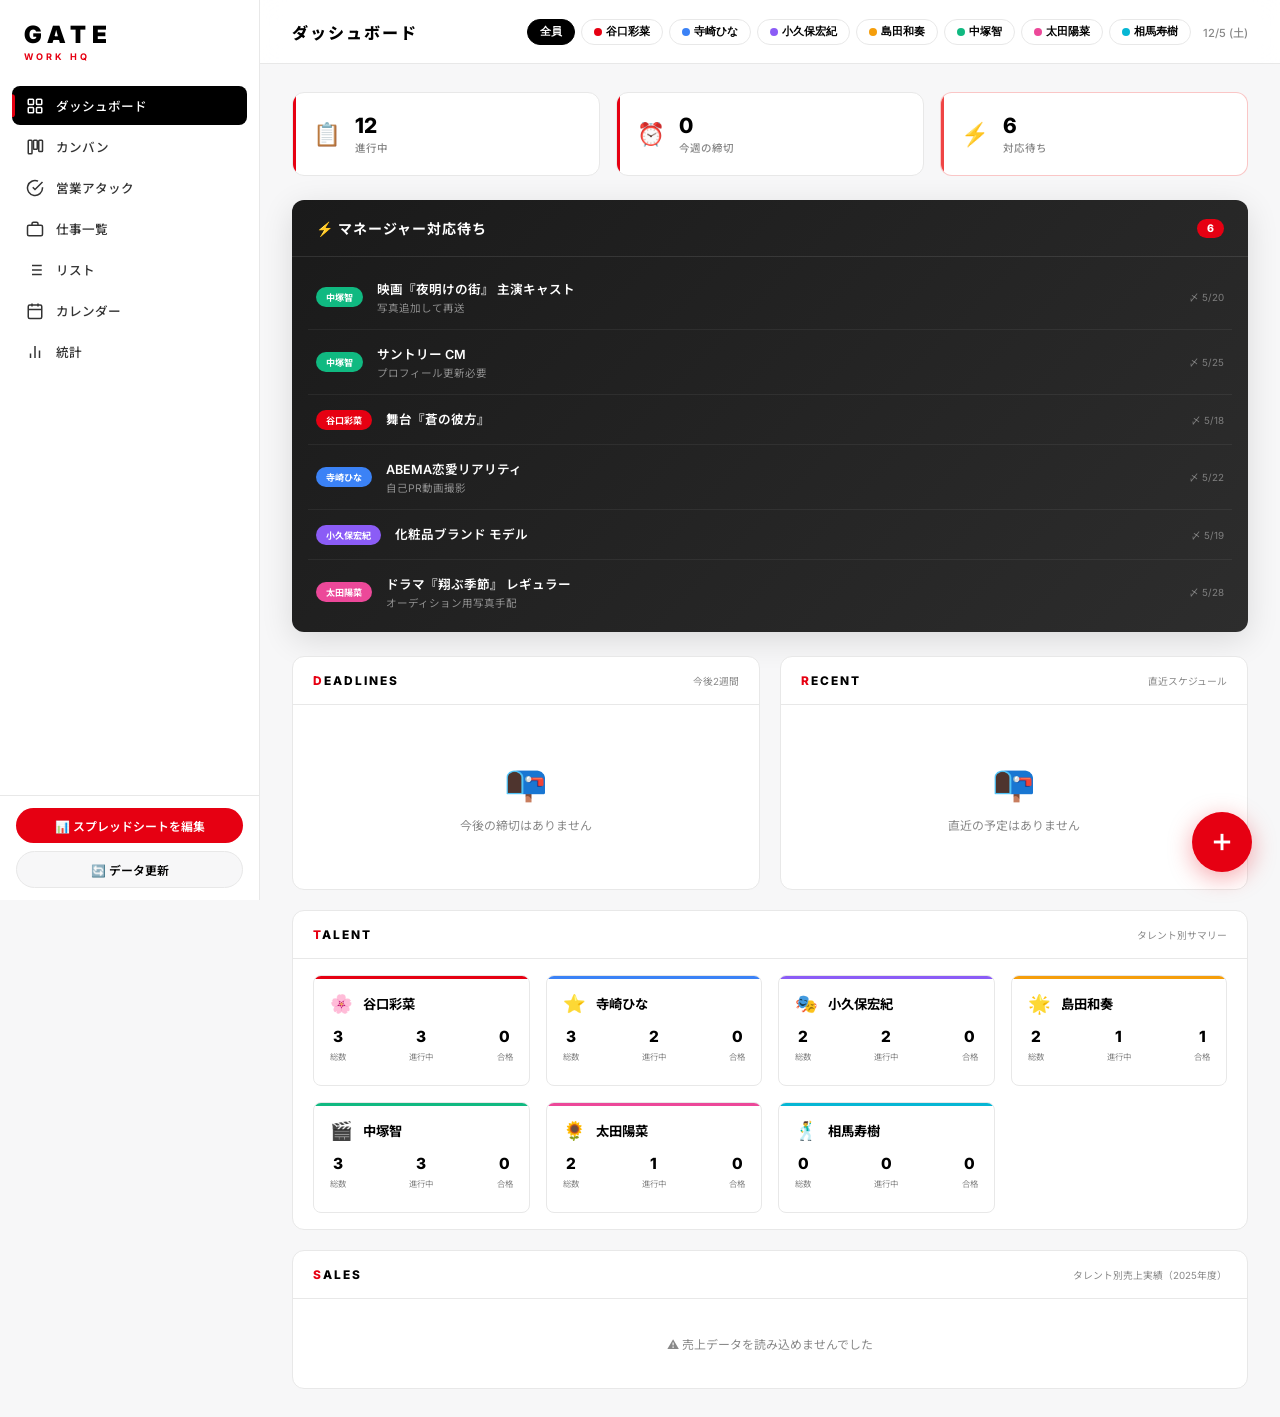
==== index.html @ 40f4155e "feat: grey out '完了' column and map '合格' results to '受注' column" ====
<!DOCTYPE html>
<html lang="ja">
<head>
    <meta charset="UTF-8">
    <meta name="viewport" content="width=device-width, initial-scale=1.0">
    <title>案件管理 | GATE inc.</title>
    <meta name="description" content="GATE株式会社 全タレント横断オーディション管理ダッシュボード">
    <link rel="preconnect" href="https://fonts.googleapis.com">
    <link rel="preconnect" href="https://fonts.gstatic.com" crossorigin>
    <link href="https://fonts.googleapis.com/css2?family=Inter:wght@300;400;500;600;700;800;900&family=Noto+Sans+JP:wght@300;400;500;600;700;800;900&display=swap" rel="stylesheet">
    <link rel="stylesheet" href="style.css?v=2">
</head>
<body>
    <!-- Sidebar -->
    <aside class="sidebar" id="sidebar">
        <div class="sidebar-header">
            <div class="logo-wrap">
                <span class="logo-main">GATE</span>
                <span class="logo-sub">WORK HQ</span>
            </div>
        </div>

        <nav class="sidebar-nav">
            <a href="#" class="nav-item active" data-section="dashboard" id="nav-dashboard">
                <svg width="18" height="18" viewBox="0 0 24 24" fill="none" stroke="currentColor" stroke-width="2"><rect x="3" y="3" width="7" height="7" rx="1"/><rect x="14" y="3" width="7" height="7" rx="1"/><rect x="3" y="14" width="7" height="7" rx="1"/><rect x="14" y="14" width="7" height="7" rx="1"/></svg>
                <span>ダッシュボード</span>
            </a>
            <a href="#" class="nav-item" data-section="kanban" id="nav-kanban">
                <svg width="18" height="18" viewBox="0 0 24 24" fill="none" stroke="currentColor" stroke-width="2"><rect x="3" y="3" width="5" height="18" rx="1"/><rect x="10" y="3" width="5" height="12" rx="1"/><rect x="17" y="3" width="5" height="15" rx="1"/></svg>
                <span>カンバン</span>
            </a>
            <a href="#" class="nav-item" data-section="sales_attack" id="nav-sales-attack">
                <svg width="18" height="18" viewBox="0 0 24 24" fill="none" stroke="currentColor" stroke-width="2"><path d="M22 11.08V12a10 10 0 1 1-5.93-9.14"/><polyline points="22 4 12 14.01 9 11.01"/></svg>
                <span>営業アタック</span>
            </a>
            <a href="#" class="nav-item" data-section="works" id="nav-works">
                <svg width="18" height="18" viewBox="0 0 24 24" fill="none" stroke="currentColor" stroke-width="2"><path d="M20 7H4a2 2 0 0 0-2 2v10a2 2 0 0 0 2 2h16a2 2 0 0 0 2-2V9a2 2 0 0 0-2-2z"/><path d="M16 7V5a2 2 0 0 0-2-2h-4a2 2 0 0 0-2 2v2"/></svg>
                <span>仕事一覧</span>
            </a>
            <a href="#" class="nav-item" data-section="list" id="nav-list">
                <svg width="18" height="18" viewBox="0 0 24 24" fill="none" stroke="currentColor" stroke-width="2"><line x1="8" y1="6" x2="21" y2="6"/><line x1="8" y1="12" x2="21" y2="12"/><line x1="8" y1="18" x2="21" y2="18"/><line x1="3" y1="6" x2="3.01" y2="6"/><line x1="3" y1="12" x2="3.01" y2="12"/><line x1="3" y1="18" x2="3.01" y2="18"/></svg>
                <span>リスト</span>
            </a>
            <a href="#" class="nav-item" data-section="calendar" id="nav-calendar">
                <svg width="18" height="18" viewBox="0 0 24 24" fill="none" stroke="currentColor" stroke-width="2"><rect x="3" y="4" width="18" height="18" rx="2"/><line x1="16" y1="2" x2="16" y2="6"/><line x1="8" y1="2" x2="8" y2="6"/><line x1="3" y1="10" x2="21" y2="10"/></svg>
                <span>カレンダー</span>
            </a>
            <a href="#" class="nav-item" data-section="stats" id="nav-stats">
                <svg width="18" height="18" viewBox="0 0 24 24" fill="none" stroke="currentColor" stroke-width="2"><path d="M18 20V10"/><path d="M12 20V4"/><path d="M6 20v-6"/></svg>
                <span>統計</span>
            </a>
        </nav>

        <div class="sidebar-footer">
            <a href="https://docs.google.com/spreadsheets/d/1NBZce4Xqx7FgbXujQlaO15xd-nAZvUmAqBVGRBgIaGU/edit" target="_blank" class="btn btn-edit-sheet">
                📊 スプレッドシートを編集
            </a>
            <button class="btn btn-secondary btn-refresh" onclick="location.reload()">🔄 データ更新</button>
        </div>
    </aside>

    <!-- Mobile Overlay -->
    <div class="sidebar-overlay" id="sidebarOverlay"></div>

    <!-- Main Content -->
    <main class="main-content" id="mainContent">
        <!-- Top Bar -->
        <header class="top-bar">
            <div class="top-bar-left">
                <button class="mobile-menu-btn" id="mobileMenuBtn" aria-label="メニュー">
                    <svg width="24" height="24" viewBox="0 0 24 24" fill="none" stroke="currentColor" stroke-width="2"><path d="M3 12h18M3 6h18M3 18h18"/></svg>
                </button>
                <h1 class="page-title" id="pageTitle">ダッシュボード</h1>
            </div>
            <div class="top-bar-right">
                <div class="talent-filter" id="talentFilter">
                    <!-- Rendered by JS -->
                </div>
                <div class="current-date" id="currentDate"></div>
            </div>
        </header>

        <!-- ===== DASHBOARD ===== -->
        <section class="content-section active" id="section-dashboard">
            <!-- Stats Row -->
            <div class="stats-grid" id="statsGrid">
                <!-- Rendered by JS -->
            </div>

            <!-- Action Required Panel -->
            <div class="action-panel" id="actionPanel">
                <div class="action-panel-header">
                    <h2>⚡ マネージャー対応待ち</h2>
                    <span class="action-badge" id="actionCount">0</span>
                </div>
                <div class="action-list" id="actionList">
                    <!-- Rendered by JS -->
                </div>
            </div>

            <!-- Dashboard Grid -->
            <div class="dashboard-grid">
                <!-- Upcoming Deadlines -->
                <div class="card">
                    <div class="card-header">
                        <h3><span class="accent-letter">D</span>EADLINES</h3>
                        <span class="card-subtitle">今後2週間</span>
                    </div>
                    <div class="card-body" id="dashDeadlines"></div>
                </div>

                <!-- Recent Updates -->
                <div class="card">
                    <div class="card-header">
                        <h3><span class="accent-letter">R</span>ECENT</h3>
                        <span class="card-subtitle">直近スケジュール</span>
                    </div>
                    <div class="card-body" id="dashRecent"></div>
                </div>

                <!-- Talent Summary -->
                <div class="card card-wide">
                    <div class="card-header">
                        <h3><span class="accent-letter">T</span>ALENT</h3>
                        <span class="card-subtitle">タレント別サマリー</span>
                    </div>
                    <div class="card-body">
                        <div class="talent-summary-grid" id="talentSummary"></div>
                    </div>
                </div>

                <!-- Sales Performance -->
                <div class="card card-wide">
                    <div class="card-header">
                        <h3><span class="accent-letter">S</span>ALES</h3>
                        <span class="card-subtitle">タレント別売上実績（2025年度）</span>
                    </div>
                    <div class="card-body" id="salesCard">
                        <div class="sales-loading" id="salesLoading">📊 売上データ読み込み中...</div>
                        <div class="sales-grid" id="salesGrid" style="display:none"></div>
                    </div>
                </div>
            </div>
        </section>

        <!-- ===== KANBAN ===== -->
        <section class="content-section" id="section-kanban">
            <div class="kanban-board" id="kanbanBoard">
                <div class="kanban-column" data-status="情報収集">
                    <div class="kanban-header"><span class="kanban-dot dot-info"></span><h4>情報収集</h4><span class="kanban-count" id="count-info">0</span></div>
                    <div class="kanban-cards" id="cards-info"></div>
                </div>
                <div class="kanban-column" data-status="応募準備">
                    <div class="kanban-header"><span class="kanban-dot dot-prep"></span><h4>応募準備</h4><span class="kanban-count" id="count-prep">0</span></div>
                    <div class="kanban-cards" id="cards-prep"></div>
                </div>
                <div class="kanban-column" data-status="書類結果待ち">
                    <div class="kanban-header"><span class="kanban-dot dot-sent"></span><h4>書類結果待ち</h4><span class="kanban-count" id="count-sent">0</span></div>
                    <div class="kanban-cards" id="cards-sent"></div>
                </div>
                <div class="kanban-column" data-status="2次以降AD">
                    <div class="kanban-header"><span class="kanban-dot dot-done"></span><h4>2次以降AD</h4><span class="kanban-count" id="count-done">0</span></div>
                    <div class="kanban-cards" id="cards-done"></div>
                </div>
                <div class="kanban-column" data-status="結果待ち">
                    <div class="kanban-header"><span class="kanban-dot dot-wait"></span><h4>結果待ち</h4><span class="kanban-count" id="count-wait">0</span></div>
                    <div class="kanban-cards" id="cards-wait"></div>
                </div>
                <div class="kanban-column" data-status="受注">
                    <div class="kanban-header"><span class="kanban-dot dot-order"></span><h4>受注</h4><span class="kanban-count" id="count-order">0</span></div>
                    <div class="kanban-cards" id="cards-order"></div>
                </div>
                <div class="kanban-column" data-status="完了">
                    <div class="kanban-header"><span class="kanban-dot dot-complete"></span><h4>完了</h4><span class="kanban-count" id="count-complete">0</span></div>
                    <div class="kanban-cards" id="cards-complete"></div>
                </div>
            </div>
        </section>

        <!-- ===== LIST ===== -->
        <section class="content-section" id="section-list">
            <div class="section-toolbar">
                <div class="search-box-list">
                    <svg width="16" height="16" viewBox="0 0 24 24" fill="none" stroke="currentColor" stroke-width="2"><circle cx="11" cy="11" r="8"/><line x1="21" y1="21" x2="16.65" y2="16.65"/></svg>
                    <input type="text" placeholder="オーディション名で検索..." id="listSearch">
                </div>
                <div class="filter-group" id="statusFilter">
                    <button class="filter-btn active" data-filter="all">すべて</button>
                    <button class="filter-btn" data-filter="active">進行中</button>
                    <button class="filter-btn" data-filter="合格">合格</button>
                    <button class="filter-btn" data-filter="不合格">不合格</button>
                </div>
            </div>
            <div class="list-table-wrap">
                <table class="list-table" id="listTable">
                    <thead>
                        <tr>
                            <th class="sortable" data-sort="talent">タレント</th>
                            <th class="sortable" data-sort="name">オーディション名</th>
                            <th>ジャンル</th>
                            <th class="sortable" data-sort="deadline">締切</th>
                            <th>ステータス</th>
                            <th>対応者</th>
                            <th>結果</th>
                            <th>アクション</th>
                        </tr>
                    </thead>
                    <tbody id="listBody"></tbody>
                </table>
            </div>
        </section>

        <!-- ===== CALENDAR ===== -->
        <section class="content-section" id="section-calendar">
            <div class="section-toolbar">
                <button class="btn btn-secondary" id="calPrev">← 前月</button>
                <h3 class="cal-month-title" id="calMonthTitle"></h3>
                <button class="btn btn-secondary" id="calNext">次月 →</button>
            </div>
            <div class="cal-grid" id="calGrid">
                <!-- Rendered by JS -->
            </div>
            <div class="cal-legend" id="calLegend"></div>
        </section>

        <!-- ===== STATS ===== -->
        <section class="content-section" id="section-stats">
            <!-- 統計サブタブ -->
            <div class="stats-tabs">
                <button class="stats-tab-btn active" data-stab="charts">📊 統計サマリー</button>
                <button class="stats-tab-btn" data-stab="news">📰 タレントニュース</button>
            </div>

            <!-- タブ1: 統計グラフ -->
            <div class="stats-tab-content active" id="stab-content-charts">
                <div class="stats-detail-grid">
                    <div class="card">
                        <div class="card-header"><h3>📊 タレント別 応募数 / 合格率</h3></div>
                        <div class="card-body" id="statsTalent"></div>
                    </div>
                    <div class="card">
                        <div class="card-header"><h3>🎬 ジャンル別 分布</h3></div>
                        <div class="card-body" id="statsGenre"></div>
                    </div>
                    <div class="card card-wide">
                        <div class="card-header"><h3>📈 月次推移</h3></div>
                        <div class="card-body" id="statsMonthly"></div>
                    </div>
                </div>
            </div>

            <!-- タブ2: 最新ニュース -->
            <div class="stats-tab-content" id="stab-content-news" style="display:none">
                <div class="card card-wide">
                    <div class="card-header">
                        <h3>📰 タレント関連の最新ニュース</h3>
                        <span class="card-subtitle">GoogleニュースRSSより自動収集（直近の掲載記事）</span>
                    </div>
                    <div class="card-body">
                        <div class="news-list" id="statsNewsList">
                            <div class="news-loading">📰 ニュースを読み込み中...</div>
                        </div>
                    </div>
                </div>
            </div>
        </section>

        <!-- ===== WORKS ===== -->
        <section class="content-section" id="section-works">
            <div class="section-toolbar">
                <div class="search-box-list">
                    <svg width="16" height="16" viewBox="0 0 24 24" fill="none" stroke="currentColor" stroke-width="2"><circle cx="11" cy="11" r="8"/><line x1="21" y1="21" x2="16.65" y2="16.65"/></svg>
                    <input type="text" placeholder="案件名で検索..." id="worksSearch">
                </div>
                <div class="filter-group" id="worksTypeFilter">
                    <button class="filter-btn active" data-wfilter="all">すべて</button>
                    <button class="filter-btn" data-wfilter="オーディション">🎤 AD</button>
                    <button class="filter-btn" data-wfilter="オファー">📩 オファー</button>
                    <button class="filter-btn" data-wfilter="レギュラー">📺 レギュラー</button>
                    <button class="filter-btn" data-wfilter="イベント">🎪 イベント</button>
                    <button class="filter-btn" data-wfilter="撮影">📸 撮影</button>
                </div>
            </div>
            <div class="works-summary" id="worksSummary"></div>
            <div class="list-table-wrap">
                <table class="list-table" id="worksTable">
                    <thead>
                        <tr>
                            <th>種別</th>
                            <th>タレント</th>
                            <th>案件名</th>
                            <th>ジャンル</th>
                            <th>日程</th>
                            <th>ステータス</th>
                            <th>対応者</th>
                            <th>備考</th>
                        </tr>
                    </thead>
                    <tbody id="worksBody"></tbody>
                </table>
            </div>
        </section>

        <!-- ===== SALES ATTACK ===== -->
        <section class="content-section" id="section-sales_attack">
            <div class="section-toolbar">
                <div class="search-box-list">
                    <svg width="16" height="16" viewBox="0 0 24 24" fill="none" stroke="currentColor" stroke-width="2"><circle cx="11" cy="11" r="8"/><line x1="21" y1="21" x2="16.65" y2="16.65"/></svg>
                    <input type="text" placeholder="社名・担当者・提案タレントで検索..." id="salesSearch">
                </div>
                <div class="filter-group" id="salesTypeFilter">
                    <button class="filter-btn active" data-sfilter="all">すべて</button>
                    <button class="filter-btn" data-sfilter="制作会社">制作会社</button>
                    <button class="filter-btn" data-sfilter="代理店">代理店</button>
                    <button class="filter-btn" data-sfilter="キャスティング会社">キャスティング</button>
                    <button class="filter-btn" data-sfilter="クライアント直">クライアント直</button>
                </div>
                <button class="btn btn-primary" onclick="openSalesAddModal()">＋ アタック追加</button>
            </div>

            <div class="action-panel" id="salesActionPanel" style="margin-bottom:20px;">
                <div class="action-panel-header">
                    <h2>📅 次回営業ToDo</h2>
                    <span class="action-badge" id="salesActionCount">0</span>
                </div>
                <div class="sales-todo-grid" id="salesTodoList" style="padding: 16px;">
                    <!-- Rendered by JS -->
                </div>
            </div>

            <div class="card card-wide" style="margin-bottom:20px;">
                <div class="card-header">
                    <h3>📊 営業プロセス・カンバン</h3>
                    <span class="card-subtitle">アプローチ進捗状況</span>
                </div>
                <div class="card-body" style="padding:12px;">
                    <div class="kanban-board sales-kanban-board" id="salesKanbanBoard">
                        <div class="kanban-column" data-sstatus="未アプローチ">
                            <div class="kanban-header"><span class="kanban-dot" style="background:#6B7280"></span><h4>未アプローチ</h4><span class="kanban-count" id="scount-unapproached">0</span></div>
                            <div class="kanban-cards" id="scards-unapproached"></div>
                        </div>
                        <div class="kanban-column" data-sstatus="コンタクト中">
                            <div class="kanban-header"><span class="kanban-dot" style="background:#F59E0B"></span><h4>コンタクト中</h4><span class="kanban-count" id="scount-contact">0</span></div>
                            <div class="kanban-cards" id="scards-contact"></div>
                        </div>
                        <div class="kanban-column" data-sstatus="面談済">
                            <div class="kanban-header"><span class="kanban-dot" style="background:#3B82F6"></span><h4>面談済</h4><span class="kanban-count" id="scount-interviewed">0</span></div>
                            <div class="kanban-cards" id="scards-interviewed"></div>
                        </div>
                        <div class="kanban-column" data-sstatus="案件検討中">
                            <div class="kanban-header"><span class="kanban-dot" style="background:#8B5CF6"></span><h4>案件検討中</h4><span class="kanban-count" id="scount-reviewing">0</span></div>
                            <div class="kanban-cards" id="scards-reviewing"></div>
                        </div>
                        <div class="kanban-column" data-sstatus="WS講師依頼済">
                            <div class="kanban-header"><span class="kanban-dot" style="background:#EC4899"></span><h4>WS講師依頼済</h4><span class="kanban-count" id="scount-ws-requested">0</span></div>
                            <div class="kanban-cards" id="scards-ws-requested"></div>
                        </div>
                        <div class="kanban-column" data-sstatus="受注・決定">
                            <div class="kanban-header"><span class="kanban-dot" style="background:#10B981"></span><h4>受注・決定</h4><span class="kanban-count" id="scount-ordered">0</span></div>
                            <div class="kanban-cards" id="scards-ordered"></div>
                        </div>
                        <div class="kanban-column" data-sstatus="休眠">
                            <div class="kanban-header"><span class="kanban-dot" style="background:#EF4444"></span><h4>休眠</h4><span class="kanban-count" id="scount-dormant">0</span></div>
                            <div class="kanban-cards" id="scards-dormant"></div>
                        </div>
                    </div>
                </div>
            </div>

            <div class="card card-wide">
                <div class="card-header">
                    <h3>📋 営業アタック全件リスト</h3>
                    <span class="card-subtitle">アタックリスト一覧（全件）</span>
                </div>
                <div class="card-body">
                    <div class="list-table-wrap">
                        <table class="list-table" id="salesTable">
                            <thead>
                                <tr>
                                    <th>社名</th>
                                    <th>種別</th>
                                    <th>担当者</th>
                                    <th>連絡先</th>
                                    <th>最終アプローチ</th>
                                    <th>方法</th>
                                    <th>提案タレント</th>
                                    <th>確度</th>
                                    <th>ステータス</th>
                                    <th>次回ToDo</th>
                                    <th>備考</th>
                                </tr>
                            </thead>
                            <tbody id="salesBody"></tbody>
                        </table>
                    </div>
                </div>
            </div>
        </section>
    </main>

    <!-- FAB: 新規追加ボタン -->
    <button class="fab" id="fabAdd" onclick="openAddModal()" title="新規オーディション追加">
        <svg width="28" height="28" viewBox="0 0 24 24" fill="none" stroke="currentColor" stroke-width="2.5"><line x1="12" y1="5" x2="12" y2="19"/><line x1="5" y1="12" x2="19" y2="12"/></svg>
    </button>

    <!-- 新規追加モーダル -->
    <div class="modal-overlay" id="addModal">
        <div class="modal">
            <div class="modal-header">
                <h2>＋ 案件追加</h2>
                <button class="modal-close" onclick="closeAddModal()">✕</button>
            </div>
            <form id="addForm" onsubmit="return handleAddSubmit(event)">
                <div class="form-grid">
                    <div class="form-group">
                        <label for="f-type">案件種別 *</label>
                        <select id="f-type" required>
                            <option value="オーディション">🎤 オーディション</option>
                            <option value="オファー">📩 オファー（指名・直接依頼）</option>
                            <option value="レギュラー">📺 レギュラー</option>
                            <option value="イベント">🎪 イベント・舞台</option>
                            <option value="撮影">📸 撮影</option>
                            <option value="その他">📋 その他</option>
                            <option value="営業">💼 営業</option>
                        </select>
                    </div>
                    <div class="form-group">
                        <label for="f-talent">タレント名 *</label>
                        <select id="f-talent" required>
                            <option value="">選択...</option>
                            <option value="谷口彩菜">🌸 谷口彩菜</option>
                            <option value="寺崎ひな">⭐ 寺崎ひな</option>
                            <option value="小久保宏紀">🎭 小久保宏紀</option>
                            <option value="島田和奏">🌟 島田和奏</option>
                            <option value="中塚智">🎬 中塚智</option>
                            <option value="太田陽菜">🌻 太田陽菜</option>
                            <option value="吉富千桜">🍒 吉富千桜</option>
                        </select>
                    </div>
                    <div class="form-group">
                        <label for="f-genre">ジャンル *</label>
                        <select id="f-genre" required>
                            <option value="">選択...</option>
                            <option value="映画">🎬 映画</option>
                            <option value="ドラマ">📺 ドラマ</option>
                            <option value="舞台">🎭 舞台</option>
                            <option value="CM">📢 CM</option>
                            <option value="MV">🎵 MV</option>
                            <option value="Web">🌐 Web</option>
                            <option value="広告">📸 広告</option>
                            <option value="ショートドラマ">📱 ショートドラマ</option>
                            <option value="バラエティ">🎪 バラエティ</option>
                        </select>
                    </div>
                    <div class="form-group form-wide">
                        <label for="f-name">案件名 *</label>
                        <input type="text" id="f-name" placeholder="例: 映画『〇〇』主演キャスト / NHKドラマ レギュラー" required>
                    </div>
                    <div class="form-group">
                        <label for="f-deadline">締切日</label>
                        <input type="date" id="f-deadline">
                    </div>
                    <div class="form-group">
                        <label>オーディション日</label>
                        <div class="auddate-list" id="auddateList">
                            <div class="auddate-row">
                                <input type="date" class="auddate-input">
                                <button type="button" class="auddate-remove" onclick="removeAudDate(this)" title="削除">✕</button>
                            </div>
                        </div>
                        <button type="button" class="btn-add-date" onclick="addAudDate()">＋ 日程を追加</button>
                    </div>
                    <div class="form-group">
                        <label for="f-result-date">結果発表日</label>
                        <input type="date" id="f-result-date">
                    </div>
                    <div class="form-group">
                        <label for="f-release-date">公開日（OA/配信）</label>
                        <input type="date" id="f-release-date">
                    </div>
                    <div class="form-group">
                        <label for="f-status">ステータス</label>
                        <select id="f-status">
                            <option value="情報収集">情報収集</option>
                            <option value="応募準備">応募準備</option>
                            <option value="書類結果待ち">書類結果待ち</option>
                            <option value="2次以降AD">2次以降AD</option>
                            <option value="結果待ち">結果待ち</option>
                            <option value="受注">受注</option>
                            <option value="完了">完了</option>
                        </select>
                    </div>
                    <div class="form-group">
                        <label for="f-owner">対応者</label>
                        <select id="f-owner">
                            <option value="マネージャー">マネージャー</option>
                            <option value="本人">本人</option>
                            <option value="営業">営業</option>
                        </select>
                    </div>
                    <div class="form-group form-wide">
                        <label for="f-action">次のアクション</label>
                        <input type="text" id="f-action" placeholder="例: プロフィール写真を更新">
                    </div>
                    <div class="form-group form-wide">
                        <label for="f-notes">備考</label>
                        <input type="text" id="f-notes" placeholder="例: ギャラ80万、監督指名あり">
                    </div>
                    <!-- ファイル添付 -->
                    <div class="form-group form-wide">
                        <label>📎 資料ファイル（AD・台本等）</label>
                        <div class="file-tab-bar">
                            <button type="button" class="file-tab active" id="tabUpload" onclick="switchFileTab('upload')">📁 アップロード</button>
                            <button type="button" class="file-tab" id="tabDrive" onclick="switchFileTab('drive')">📂 Driveから選ぶ</button>
                        </div>
                        <div id="panelUpload">
                            <div class="file-drop-zone" id="fileDropZone">
                                <input type="file" id="f-file" accept=".pdf,.doc,.docx,.jpg,.jpeg,.png,.xlsx,.xls" style="display:none">
                                <div class="file-drop-content" id="fileDropContent">
                                    <span class="file-drop-icon">📁</span>
                                    <p>ファイルをドラッグ＆ドロップ<br>またはクリックして選択</p>
                                    <span class="file-drop-hint">PDF, Word, Excel, 画像 対応</span>
                                </div>
                            </div>
                        </div>
                        <div id="panelDrive" style="display:none">
                            <div class="drive-file-list" id="driveFileList">
                                <div class="drive-loading">📂 「Driveから選ぶ」タブをクリックして読み込み</div>
                            </div>
                        </div>
                    </div>
                </div>
                <div class="form-actions">
                    <button type="button" class="btn btn-secondary" onclick="closeAddModal()">キャンセル</button>
                    <button type="submit" class="btn btn-primary" id="submitBtn">
                        <span id="submitText">追加する</span>
                        <span id="submitSpinner" class="btn-spinner hidden"></span>
                    </button>
                </div>
            </form>
        </div>
    </div>

    <!-- Toast -->
    <div class="toast-container" id="toastContainer"></div>

    <!-- Loading -->
    <div class="loading-overlay" id="loadingOverlay">
        <div class="loading-spinner"></div>
        <p>データを読み込み中...</p>
    </div>

    <!-- 営業アタック新規追加モーダル -->
    <div class="modal-overlay" id="salesAddModal">
        <div class="modal">
            <div class="modal-header">
                <h2>＋ 営業アタック追加</h2>
                <button class="modal-close" onclick="closeSalesAddModal()">✕</button>
            </div>
            <form id="salesAddForm" onsubmit="return handleSalesAddSubmit(event)">
                <div class="form-grid">
                    <div class="form-group form-wide">
                        <label for="sf-companyName">社名 *</label>
                        <input type="text" id="sf-companyName" placeholder="例: 株式会社〇〇テレビ / 広告代理店△△" required>
                    </div>
                    <div class="form-group">
                        <label for="sf-companyType">アプローチ先種別 *</label>
                        <select id="sf-companyType" required>
                            <option value="制作会社">🎬 制作会社</option>
                            <option value="代理店">📢 代理店</option>
                            <option value="キャスティング会社">👥 キャスティング会社</option>
                            <option value="クライアント直">🏢 クライアント直</option>
                            <option value="レーベル">🎵 レーベル</option>
                        </select>
                    </div>
                    <div class="form-group">
                        <label for="sf-contactName">担当者名</label>
                        <input type="text" id="sf-contactName" placeholder="例: 山田太郎 プロデューサー">
                    </div>
                    <div class="form-group form-wide">
                        <label for="sf-contactInfo">連絡先（電話/メールなど）</label>
                        <input type="text" id="sf-contactInfo" placeholder="例: 090-XXXX-XXXX, test@example.com">
                    </div>
                    <div class="form-group">
                        <label for="sf-lastApproachDate">最終アプローチ日</label>
                        <input type="date" id="sf-lastApproachDate">
                    </div>
                    <div class="form-group">
                        <label for="sf-approachMethod">アプローチ方法</label>
                        <select id="sf-approachMethod">
                            <option value="">選択...</option>
                            <option value="メール">📧 メール</option>
                            <option value="対面">🤝 对面</option>
                            <option value="電話">📞 電話</option>
                            <option value="会食">🍶 会食</option>
                            <option value="イベント">🎪 イベント</option>
                            <option value="その他">📋 その他</option>
                        </select>
                    </div>
                    <div class="form-group">
                        <label for="sf-nextApproachDate">次回アクション予定日</label>
                        <input type="date" id="sf-nextApproachDate">
                    </div>
                    <div class="form-group">
                        <label for="sf-nextApproachAction">次回アクション内容</label>
                        <input type="text" id="sf-nextApproachAction" placeholder="例: 企画書をメール送付する">
                    </div>
                    <div class="form-group">
                        <label for="sf-status">アタックステータス</label>
                        <select id="sf-status">
                            <option value="未アプローチ">未アプローチ</option>
                            <option value="コンタクト中">コンタクト中</option>
                            <option value="面談済">面談済</option>
                            <option value="案件検討中">案件検討中</option>
                            <option value="WS講師依頼済">WS講師依頼済</option>
                            <option value="受注・決定">受注・決定</option>
                            <option value="休眠">休眠</option>
                        </select>
                    </div>
                    <div class="form-group">
                        <label for="sf-rating">確度/感触</label>
                        <select id="sf-rating">
                            <option value="">選択...</option>
                            <option value="S">🏆 S (受注決定/実績)</option>
                            <option value="A">⭐ A (感触大・受注目前)</option>
                            <option value="B">👍 B (感触あり・継続提案)</option>
                            <option value="C">💬 C (コンタクトあり・見込み薄)</option>
                            <option value="D">❌ D (反応なし)</option>
                        </select>
                    </div>
                    <div class="form-group form-wide">
                        <label for="sf-talentName">提案タレント（複数選択の場合はカンマ区切り）</label>
                        <input type="text" id="sf-talentName" placeholder="例: 谷口彩菜, 寺崎ひな">
                    </div>
                    <div class="form-group form-wide">
                        <label for="sf-notes">備考/メモ</label>
                        <textarea id="sf-notes" rows="3" placeholder="例: 新規のショートドラマ企画について提案中" style="padding:10px 14px; border:1.5px solid var(--border); border-radius:var(--radius); font-size:.9rem; font-family:var(--font); background:var(--bg); color:var(--text); width:100%; outline:none; transition:all var(--transition); resize:vertical;"></textarea>
                    </div>
                </div>
                <div class="form-actions">
                    <button type="button" class="btn btn-secondary" onclick="closeSalesAddModal()">キャンセル</button>
                    <button type="submit" class="btn btn-primary" id="salesSubmitBtn">
                        <span id="salesSubmitText">追加する</span>
                        <span id="salesSubmitSpinner" class="btn-spinner hidden"></span>
                    </button>
                </div>
            </form>
        </div>
    </div>

    <script src="app.js?v=3"></script>
</body>
</html>
---- style.css ----
/* ===== GATE Audition Dashboard Design System ===== */
:root {
  --bg: #FFFFFF; --bg-alt: #F7F7F8; --bg-card: #FFFFFF;
  --text: #000000; --text-secondary: #333333; --text-muted: #888888;
  --accent: #E60012; --accent-light: rgba(230,0,18,.08);
  --border: #E8E8E8; --shadow: 0 1px 3px rgba(0,0,0,.06), 0 1px 2px rgba(0,0,0,.04);
  --shadow-lg: 0 4px 24px rgba(0,0,0,.08); --radius: 8px; --radius-lg: 12px;
  --sidebar-w: 260px; --topbar-h: 64px;
  --font: 'Inter','Noto Sans JP',sans-serif; --transition: .2s ease;
  --c-nakatsuka: #E60012; --c-kudo: #3B82F6; --c-kurotaki: #8B5CF6;
}
*, *::before, *::after { box-sizing: border-box; margin: 0; padding: 0; }
html { font-size: 14px; }
body { font-family: var(--font); background: var(--bg-alt); color: var(--text); display: flex; min-height: 100vh; overflow-x: hidden; }

/* Sidebar */
.sidebar {
  width: var(--sidebar-w); height: 100vh; position: fixed; left: 0; top: 0; z-index: 100;
  background: var(--bg); border-right: 1px solid var(--border);
  display: flex; flex-direction: column; transition: transform var(--transition);
}
.sidebar-header { padding: 20px 24px 16px; }
.logo-wrap { display: flex; flex-direction: column; }
.logo-main { font-size: 1.7rem; font-weight: 900; letter-spacing: 6px; color: var(--text); }
.logo-sub { font-size: .65rem; color: var(--accent); font-weight: 700; letter-spacing: 3px; margin-top: 2px; }
.sidebar-nav { flex: 1; padding: 8px 12px; display: flex; flex-direction: column; gap: 2px; }
.nav-item {
  display: flex; align-items: center; gap: 12px; padding: 10px 14px;
  border-radius: var(--radius); color: var(--text-secondary); text-decoration: none;
  font-weight: 500; font-size: .9rem; transition: all var(--transition); position: relative;
}
.nav-item:hover { background: var(--bg-alt); color: var(--text); }
.nav-item.active { background: var(--text); color: #fff; }
.nav-item.active svg { stroke: #fff; }
.nav-item.active::before {
  content: ''; position: absolute; left: 0; top: 50%; transform: translateY(-50%);
  width: 3px; height: 60%; background: var(--accent); border-radius: 0 3px 3px 0;
}
.sidebar-footer { padding: 12px 16px; border-top: 1px solid var(--border); display: flex; flex-direction: column; gap: 8px; }
.btn-edit-sheet {
  display: flex; align-items: center; justify-content: center; gap: 6px; padding: 10px 16px;
  border-radius: 20px; font-size: .8rem; font-weight: 600; cursor: pointer;
  border: none; font-family: var(--font); transition: all var(--transition);
  background: var(--accent); color: #fff; text-decoration: none;
}
.btn-edit-sheet:hover { background: #c50010; box-shadow: var(--shadow); }
.btn-refresh {
  display: flex; align-items: center; justify-content: center; gap: 6px; padding: 8px 16px;
  border-radius: 20px; font-size: .75rem; font-weight: 600; cursor: pointer;
  border: 1px solid var(--border); font-family: var(--font); transition: all var(--transition);
  background: var(--bg-alt); color: var(--text);
}
.btn-refresh:hover { background: var(--border); }

/* Main */
.main-content { margin-left: var(--sidebar-w); flex: 1; min-height: 100vh; }
.sidebar-overlay { display: none; position: fixed; inset: 0; background: rgba(0,0,0,.4); z-index: 99; }
.top-bar {
  position: sticky; top: 0; z-index: 50; height: var(--topbar-h);
  background: rgba(255,255,255,.9); backdrop-filter: blur(12px);
  border-bottom: 1px solid var(--border); padding: 0 32px;
  display: flex; align-items: center; justify-content: space-between;
}
.top-bar-left { display: flex; align-items: center; gap: 16px; }
.mobile-menu-btn { display: none; background: none; border: none; cursor: pointer; padding: 4px; color: var(--text); }
.page-title { font-size: 1.15rem; font-weight: 800; letter-spacing: 2px; text-transform: uppercase; }
.top-bar-right { display: flex; align-items: center; gap: 12px; }
.current-date { font-size: .8rem; color: var(--text-muted); font-weight: 500; white-space: nowrap; }

/* Talent Filter */
.talent-filter { display: flex; gap: 6px; flex-wrap: wrap; }
.talent-chip {
  display: flex; align-items: center; gap: 4px; padding: 5px 12px;
  border-radius: 16px; font-size: .75rem; font-weight: 600; cursor: pointer;
  border: 1.5px solid var(--border); background: var(--bg); transition: all var(--transition);
  white-space: nowrap;
}
.talent-chip:hover { border-color: var(--text); }
.talent-chip.active { background: var(--text); color: #fff; border-color: var(--text); }
.talent-chip .chip-dot { width: 8px; height: 8px; border-radius: 50%; flex-shrink: 0; }

/* Content Sections */
.content-section { display: none; padding: 28px 32px; animation: fadeUp .3s ease; }
.content-section.active { display: block; }
@keyframes fadeUp { from { opacity: 0; transform: translateY(10px); } to { opacity: 1; transform: translateY(0); } }

/* Stats Grid */
.stats-grid { display: grid; grid-template-columns: repeat(3,1fr); gap: 16px; margin-bottom: 24px; }
.stat-card {
  background: var(--bg-card); border: 1px solid var(--border); border-radius: var(--radius-lg);
  padding: 20px; display: flex; align-items: center; gap: 14px;
  transition: all var(--transition); position: relative; overflow: hidden;
}
.stat-card::after { content: ''; position: absolute; top: 0; left: 0; width: 3px; height: 100%; background: var(--accent); }
.stat-card:hover { box-shadow: var(--shadow-lg); transform: translateY(-2px); }
.stat-card.urgent::after { background: #ef4444; }
.stat-card.urgent { border-color: rgba(239,68,68,.3); }
.stat-icon { font-size: 1.6rem; }
.stat-body { flex: 1; }
.stat-value { font-size: 1.5rem; font-weight: 800; display: block; }
.stat-label { font-size: .75rem; color: var(--text-muted); font-weight: 500; }

/* Action Panel */
.action-panel {
  background: linear-gradient(135deg, #1a1a1a 0%, #2d2d2d 100%); border-radius: var(--radius-lg);
  padding: 0; margin-bottom: 24px; overflow: hidden;
  box-shadow: 0 8px 32px rgba(0,0,0,.12);
}
.action-panel-header {
  padding: 18px 24px; display: flex; align-items: center; justify-content: space-between;
  border-bottom: 1px solid rgba(255,255,255,.1);
}
.action-panel-header h2 { color: #fff; font-size: 1rem; font-weight: 700; letter-spacing: 1px; }
.action-badge {
  background: var(--accent); color: #fff; font-size: .75rem; font-weight: 800;
  padding: 3px 10px; border-radius: 12px; min-width: 24px; text-align: center;
  animation: pulse 2s infinite;
}
@keyframes pulse { 0%,100% { opacity: 1; } 50% { opacity: .7; } }
.action-list { padding: 8px 16px; }
.action-item {
  display: flex; align-items: center; gap: 14px; padding: 14px 8px;
  border-bottom: 1px solid rgba(255,255,255,.06); transition: background var(--transition);
}
.action-item:last-child { border-bottom: none; }
.action-item:hover { background: rgba(255,255,255,.04); border-radius: var(--radius); }
.action-talent-badge {
  font-size: .65rem; font-weight: 700; padding: 3px 10px; border-radius: 10px;
  white-space: nowrap; color: #fff;
}
.action-info { flex: 1; }
.action-title { color: #fff; font-weight: 600; font-size: .9rem; }
.action-desc { color: rgba(255,255,255,.5); font-size: .75rem; margin-top: 2px; }
.action-due { color: rgba(255,255,255,.4); font-size: .7rem; white-space: nowrap; }
.action-panel.empty { padding: 24px; text-align: center; }
.action-panel.empty .action-panel-header { border: none; justify-content: center; }
.action-empty-msg { color: rgba(255,255,255,.4); font-size: .85rem; padding: 8px 24px 20px; }

/* Cards */
.dashboard-grid { display: grid; grid-template-columns: 1fr 1fr; gap: 20px; }
.card {
  background: var(--bg-card); border: 1px solid var(--border); border-radius: var(--radius-lg);
  overflow: hidden; transition: box-shadow var(--transition);
}
.card:hover { box-shadow: var(--shadow); }
.card-wide { grid-column: 1 / -1; }
.card-header {
  padding: 16px 20px; border-bottom: 1px solid var(--border);
  display: flex; align-items: center; justify-content: space-between;
}
.card-header h3 { font-size: .85rem; font-weight: 800; letter-spacing: 2px; text-transform: uppercase; }
.accent-letter { color: var(--accent); }
.card-subtitle { font-size: .7rem; color: var(--text-muted); }
.card-body { padding: 16px 20px; }

/* Deadline Items */
.deadline-item {
  display: flex; align-items: center; gap: 14px; padding: 10px 0;
  border-bottom: 1px solid var(--border);
}
.deadline-item:last-child { border-bottom: none; }
.deadline-date { text-align: center; min-width: 48px; }
.deadline-date .day { font-size: 1.2rem; font-weight: 800; display: block; }
.deadline-date .month { font-size: .6rem; color: var(--text-muted); font-weight: 600; }
.deadline-info { flex: 1; }
.deadline-title { font-weight: 600; font-size: .85rem; }
.deadline-meta { font-size: .7rem; color: var(--text-muted); margin-top: 2px; }
.deadline-urgent { color: var(--accent); font-weight: 700; }
.talent-badge-sm {
  font-size: .6rem; font-weight: 700; padding: 2px 8px; border-radius: 8px;
  color: #fff; white-space: nowrap;
}

/* Talent Summary */
.talent-summary-grid { display: grid; grid-template-columns: repeat(auto-fit, minmax(200px, 1fr)); gap: 16px; }
.talent-summary-card {
  border: 1px solid var(--border); border-radius: var(--radius); padding: 16px;
  position: relative; overflow: hidden; transition: all var(--transition);
}
.talent-summary-card:hover { box-shadow: var(--shadow-lg); transform: translateY(-2px); }
.talent-summary-card::before {
  content: ''; position: absolute; top: 0; left: 0; right: 0; height: 3px;
}
.talent-summary-top { display: flex; align-items: center; gap: 10px; margin-bottom: 12px; }
.talent-icon { font-size: 1.3rem; }
.talent-summary-name { font-weight: 700; font-size: .95rem; }
.talent-stats-row { display: flex; justify-content: space-between; margin-bottom: 6px; }
.talent-stat-item { text-align: center; }
.talent-stat-num { font-weight: 800; font-size: 1.1rem; display: block; }
.talent-stat-lbl { font-size: .6rem; color: var(--text-muted); }

/* Kanban */
.kanban-board { display: grid; grid-template-columns: repeat(8,1fr); gap: 12px; min-height: 60vh; }
.kanban-column { background: var(--bg-alt); border-radius: var(--radius-lg); padding: 14px; }
.kanban-header { display: flex; align-items: center; gap: 8px; margin-bottom: 14px; }
.kanban-header h4 { font-size: .8rem; font-weight: 700; flex: 1; }
.kanban-dot { width: 10px; height: 10px; border-radius: 50%; }
.dot-info { background: #94a3b8; }
.dot-prep { background: #f59e0b; }
.dot-sent { background: #3b82f6; }
.dot-adpre { background: #06b6d4; }
.dot-ad { background: #e2000f; }
.dot-done { background: #8b5cf6; }
.dot-wait { background: #f97316; }
.dot-complete { background: #22c55e; }
.dot-order { background: #10B981; }
.kanban-count { font-size: .7rem; background: var(--border); padding: 2px 8px; border-radius: 10px; font-weight: 600; }
.kanban-cards { display: flex; flex-direction: column; gap: 10px; }
.kanban-card {
  background: var(--bg-card); border: 1px solid var(--border); border-radius: var(--radius);
  padding: 12px; transition: all var(--transition);
}
.kanban-card:hover { box-shadow: var(--shadow-lg); transform: translateY(-2px); }
.kanban-card-talent { display: flex; align-items: center; gap: 6px; margin-bottom: 6px; }
.kanban-card-title { font-weight: 700; font-size: .8rem; margin-bottom: 4px; }
.kanban-card-meta { font-size: .7rem; color: var(--text-muted); }
.kanban-card-genre {
  font-size: .55rem; font-weight: 700; padding: 2px 6px; border-radius: 6px;
  background: var(--bg-alt); display: inline-block; margin-top: 6px;
}
.kanban-card-result {
  font-size: .6rem; font-weight: 700; padding: 2px 8px; border-radius: 8px;
  display: inline-block; margin-top: 4px;
}
.result-pass { background: #dcfce7; color: #166534; }
.result-fail { background: #fef2f2; color: #991b1b; }
.result-waiting { background: #fff7ed; color: #9a3412; }

/* List Table */
.section-toolbar { display: flex; align-items: center; justify-content: space-between; margin-bottom: 20px; flex-wrap: wrap; gap: 12px; }
.search-box-list {
  display: flex; align-items: center; gap: 8px; background: var(--bg);
  border-radius: 20px; padding: 8px 16px; border: 1px solid var(--border); min-width: 240px;
}
.search-box-list input { border: none; background: transparent; outline: none; font-size: .85rem; width: 100%; font-family: var(--font); }
.filter-group { display: flex; gap: 4px; }
.filter-btn {
  background: var(--bg-alt); border: 1px solid var(--border); padding: 6px 14px;
  border-radius: 16px; font-size: .8rem; cursor: pointer; font-weight: 500;
  font-family: var(--font); transition: all var(--transition);
}
.filter-btn.active { background: var(--text); color: #fff; border-color: var(--text); }
.btn { display: inline-flex; align-items: center; gap: 6px; padding: 9px 20px; border-radius: 20px; font-size: .85rem; font-weight: 600; cursor: pointer; border: none; font-family: var(--font); transition: all var(--transition); }
.btn-secondary { background: var(--bg-alt); color: var(--text); border: 1px solid var(--border); }
.btn-secondary:hover { background: var(--border); }

.list-table-wrap { overflow-x: auto; -webkit-overflow-scrolling: touch; }
.list-table { width: 100%; border-collapse: collapse; font-size: .85rem; }
.list-table th {
  text-align: left; padding: 12px 14px; font-size: .7rem; font-weight: 700;
  text-transform: uppercase; letter-spacing: 1px; color: var(--text-muted);
  border-bottom: 2px solid var(--border); white-space: nowrap;
}
.list-table th.sortable { cursor: pointer; }
.list-table th.sortable:hover { color: var(--text); }
.list-table td { padding: 12px 14px; border-bottom: 1px solid var(--border); vertical-align: middle; }
.list-table tr:hover td { background: var(--accent-light); }
.status-badge {
  font-size: .65rem; font-weight: 700; padding: 3px 10px; border-radius: 10px;
  white-space: nowrap;
}
.status-info { background: #f1f5f9; color: #475569; }
.status-prep { background: #fef3c7; color: #92400e; }
.status-sent { background: #dbeafe; color: #1e40af; }
.status-adpre { background: #cffafe; color: #155e75; }
.status-ad { background: #fee2e2; color: #991b1b; }
.status-auditioned { background: #ede9fe; color: #5b21b6; }
.status-completed { background: #dcfce7; color: #166534; }
.status-order { background: #d1fae5; color: #065f46; }
.owner-manager { color: var(--accent); font-weight: 700; }

/* Calendar */
.cal-grid { display: grid; grid-template-columns: repeat(7,1fr); gap: 1px; background: var(--border); border-radius: var(--radius-lg); overflow: hidden; }
.cal-header-cell { background: var(--text); color: #fff; padding: 10px; text-align: center; font-size: .75rem; font-weight: 700; }
.cal-cell {
  background: var(--bg); padding: 8px; min-height: 90px; font-size: .75rem; position: relative;
  transition: background var(--transition);
}
.cal-cell:hover { background: var(--bg-alt); }
.cal-cell.other-month { background: var(--bg-alt); opacity: .4; }
.cal-cell.today { background: var(--accent-light); }
.cal-day { font-weight: 700; margin-bottom: 4px; font-size: .8rem; }
.cal-event {
  font-size: .6rem; padding: 2px 5px; border-radius: 4px; margin-bottom: 2px;
  white-space: nowrap; overflow: hidden; text-overflow: ellipsis; color: #fff; font-weight: 600;
  cursor: default;
}
.cal-legend { display: flex; gap: 16px; margin-top: 16px; justify-content: center; flex-wrap: wrap; }
.cal-legend-item { display: flex; align-items: center; gap: 6px; font-size: .75rem; color: var(--text-muted); }
.cal-legend-dot { width: 12px; height: 12px; border-radius: 3px; }
.cal-month-title { font-size: 1.1rem; font-weight: 800; letter-spacing: 2px; }

/* Stats Detail */
.stats-detail-grid { display: grid; grid-template-columns: 1fr 1fr; gap: 20px; }
.stat-bar-wrap { margin-bottom: 14px; }
.stat-bar-label { display: flex; justify-content: space-between; font-size: .8rem; font-weight: 600; margin-bottom: 4px; }
.stat-bar { height: 8px; background: var(--bg-alt); border-radius: 4px; overflow: hidden; }
.stat-bar-fill { height: 100%; border-radius: 4px; transition: width .6s ease; }
.stat-big-num { font-size: 2rem; font-weight: 900; }
.stat-sub { font-size: .75rem; color: var(--text-muted); }
.genre-grid { display: grid; grid-template-columns: repeat(auto-fill, minmax(120px, 1fr)); gap: 10px; }
.genre-card { text-align: center; padding: 16px 10px; border: 1px solid var(--border); border-radius: var(--radius); }
.genre-icon { font-size: 1.5rem; margin-bottom: 6px; }
.genre-name { font-size: .75rem; font-weight: 600; }
.genre-count { font-size: 1.2rem; font-weight: 800; margin-top: 4px; }

/* Loading */
.loading-overlay {
  position: fixed; inset: 0; background: rgba(255,255,255,.95); z-index: 999;
  display: flex; flex-direction: column; align-items: center; justify-content: center; gap: 16px;
  transition: opacity .3s ease;
}
.loading-overlay.hidden { opacity: 0; pointer-events: none; }
.loading-spinner {
  width: 40px; height: 40px; border: 3px solid var(--border);
  border-top-color: var(--accent); border-radius: 50%;
  animation: spin .8s linear infinite;
}
@keyframes spin { to { transform: rotate(360deg); } }
.loading-overlay p { font-size: .85rem; color: var(--text-muted); font-weight: 500; }

/* Toast */
.toast-container { position: fixed; bottom: 24px; right: 24px; z-index: 300; display: flex; flex-direction: column; gap: 8px; }
.toast {
  background: var(--text); color: #fff; padding: 14px 20px; border-radius: var(--radius);
  font-size: .85rem; font-weight: 500; box-shadow: var(--shadow-lg);
  animation: toastIn .3s ease; display: flex; align-items: center; gap: 10px;
}
@keyframes toastIn { from { opacity: 0; transform: translateY(12px); } to { opacity: 1; transform: translateY(0); } }

/* Empty State */
.empty-state { text-align: center; padding: 40px 20px; color: var(--text-muted); }
.empty-state .empty-icon { font-size: 2.5rem; margin-bottom: 12px; }
.empty-state p { font-size: .85rem; }

/* Sales Card */
.sales-loading { text-align: center; padding: 20px; color: var(--text-muted); font-size: .85rem; }
.sales-grid { display: grid; grid-template-columns: repeat(auto-fit, minmax(220px, 1fr)); gap: 16px; }
.sales-talent-card {
  border: 1px solid var(--border); border-radius: var(--radius); padding: 16px;
  position: relative; overflow: hidden; transition: all var(--transition);
}
.sales-talent-card:hover { box-shadow: var(--shadow-lg); transform: translateY(-2px); }
.sales-talent-card::before {
  content: ''; position: absolute; top: 0; left: 0; right: 0; height: 3px;
}
.sales-talent-top { display: flex; align-items: center; justify-content: space-between; margin-bottom: 10px; }
.sales-talent-name { font-weight: 700; font-size: .9rem; display: flex; align-items: center; gap: 6px; }
.sales-total { font-weight: 900; font-size: 1.2rem; color: var(--text); }
.sales-monthly { display: flex; gap: 2px; align-items: flex-end; height: 48px; margin-top: 10px; }
.sales-bar-col { flex: 1; display: flex; flex-direction: column; align-items: center; gap: 2px; }
.sales-bar {
  width: 100%; border-radius: 2px 2px 0 0;
  min-height: 2px; transition: height .4s ease;
}
.sales-bar-label { font-size: .5rem; color: var(--text-muted); line-height: 1; }
.sales-trend { font-size: .7rem; font-weight: 600; margin-top: 6px; }
.sales-trend.up { color: #22c55e; }
.sales-trend.down { color: #ef4444; }
.sales-trend.flat { color: var(--text-muted); }

/* ===== Responsive ===== */
@media (max-width: 1200px) {
  .kanban-board { grid-template-columns: repeat(3,1fr); }
}
@media (max-width: 1024px) {
  .stats-grid { grid-template-columns: repeat(2,1fr); }
  .dashboard-grid { grid-template-columns: 1fr; }
  .stats-detail-grid { grid-template-columns: 1fr; }
  .kanban-board { grid-template-columns: repeat(2,1fr); }
}
@media (max-width: 768px) {
  html { font-size: 13px; }
  .sidebar { transform: translateX(-100%); }
  .sidebar.open { transform: translateX(0); }
  .sidebar-overlay.show { display: block; }
  .main-content { margin-left: 0; }
  .mobile-menu-btn { display: block; }
  .content-section { padding: 16px 12px; }
  .top-bar { padding: 0 12px; height: 56px; }
  .page-title { font-size: .9rem; }
  .stats-grid { grid-template-columns: 1fr 1fr; gap: 10px; }
  .stat-card { padding: 14px 12px; gap: 10px; }
  .stat-value { font-size: 1.2rem; }
  .kanban-board {
    grid-template-columns: 1fr; display: flex; overflow-x: auto;
    scroll-snap-type: x mandatory; gap: 12px; padding-bottom: 8px;
    -webkit-overflow-scrolling: touch;
  }
  .kanban-column { min-width: 80vw; scroll-snap-align: start; flex-shrink: 0; }
  .talent-filter { overflow-x: auto; flex-wrap: nowrap; }
  .section-toolbar { flex-direction: column; align-items: stretch; gap: 10px; }
  .search-box-list { min-width: auto; }
  .filter-group { overflow-x: auto; flex-wrap: nowrap; padding-bottom: 4px; }
  .btn { padding: 12px 20px; font-size: .9rem; min-height: 44px; }
  .nav-item { padding: 14px 14px; font-size: 1rem; min-height: 48px; }
  .filter-btn { padding: 10px 16px; min-height: 44px; }
  .list-table { font-size: .8rem; }
  .list-table th, .list-table td { padding: 10px 8px; }
  .cal-cell { min-height: 60px; padding: 4px; }
  .cal-day { font-size: .7rem; }
  .cal-event { font-size: .5rem; }
  .dashboard-grid { gap: 14px; }
  .toast-container { bottom: 12px; right: 12px; left: 12px; }
  .action-panel-header { padding: 14px 16px; }
  .action-item { padding: 12px 4px; gap: 10px; }
}
@media (max-width: 380px) {
  .stats-grid { grid-template-columns: 1fr; }
  .talent-summary-grid { grid-template-columns: 1fr; }
}

/* ===== FAB (Floating Action Button) ===== */
.fab {
  position: fixed; bottom: 28px; right: 28px; z-index: 200;
  width: 60px; height: 60px; border-radius: 50%;
  background: var(--accent); color: #fff; border: none;
  cursor: pointer; display: flex; align-items: center; justify-content: center;
  box-shadow: 0 6px 24px rgba(230,0,18,.35);
  transition: all var(--transition);
}
.fab:hover { transform: scale(1.1) rotate(90deg); box-shadow: 0 8px 32px rgba(230,0,18,.45); }
.fab:active { transform: scale(.95); }

/* ===== Modal ===== */
.modal-overlay {
  position: fixed; inset: 0; background: rgba(0,0,0,.5); z-index: 500;
  display: none; align-items: center; justify-content: center;
  padding: 20px; backdrop-filter: blur(4px);
}
.modal-overlay.show { display: flex; }
.modal {
  background: var(--bg); border-radius: var(--radius-lg);
  width: 100%; max-width: 640px; max-height: 90vh; overflow-y: auto;
  box-shadow: 0 24px 64px rgba(0,0,0,.2);
  animation: modalIn .3s ease;
}
@keyframes modalIn { from { opacity: 0; transform: translateY(24px) scale(.96); } to { opacity: 1; transform: translateY(0) scale(1); } }
.modal-header {
  padding: 20px 24px; border-bottom: 1px solid var(--border);
  display: flex; align-items: center; justify-content: space-between;
}
.modal-header h2 { font-size: 1.1rem; font-weight: 800; }
.modal-close {
  width: 36px; height: 36px; border-radius: 50%; border: none;
  background: var(--bg-alt); cursor: pointer; font-size: 1rem;
  display: flex; align-items: center; justify-content: center;
  transition: all var(--transition);
}
.modal-close:hover { background: var(--border); }

/* ===== Form ===== */
.form-grid {
  display: grid; grid-template-columns: 1fr 1fr;
  gap: 16px; padding: 24px;
}
.form-group { display: flex; flex-direction: column; gap: 6px; }
.form-group.form-wide { grid-column: 1 / -1; }
.form-group label {
  font-size: .75rem; font-weight: 700; color: var(--text-secondary);
  letter-spacing: .5px;
}
.form-group input, .form-group select {
  padding: 10px 14px; border: 1.5px solid var(--border); border-radius: var(--radius);
  font-size: .9rem; font-family: var(--font); transition: all var(--transition);
  background: var(--bg); color: var(--text);
}
.form-group input:focus, .form-group select:focus {
  outline: none; border-color: var(--accent);
  box-shadow: 0 0 0 3px rgba(230,0,18,.1);
}
.form-group input::placeholder { color: var(--text-muted); }

/* Multiple Audition Dates */
.auddate-list { display: flex; flex-direction: column; gap: 6px; }
.auddate-row {
  display: flex; align-items: center; gap: 6px;
}
.auddate-row input { flex: 1; }
.auddate-remove {
  width: 30px; height: 30px; border-radius: 50%; border: 1px solid var(--border);
  background: var(--bg-alt); cursor: pointer; font-size: .7rem;
  display: flex; align-items: center; justify-content: center;
  transition: all var(--transition); flex-shrink: 0;
}
.auddate-remove:hover { background: #fef2f2; border-color: #fecaca; color: var(--accent); }
.auddate-row:only-child .auddate-remove { opacity: .3; pointer-events: none; }
.btn-add-date {
  background: none; border: 1px dashed var(--border); border-radius: var(--radius);
  padding: 6px 12px; font-size: .75rem; font-weight: 600; color: var(--text-muted);
  cursor: pointer; font-family: var(--font); transition: all var(--transition);
  margin-top: 4px; width: 100%;
}
.btn-add-date:hover { border-color: var(--accent); color: var(--accent); background: var(--accent-light); }

/* File Drop Zone */
.file-drop-zone {
  border: 2px dashed var(--border); border-radius: var(--radius-lg);
  padding: 24px; text-align: center; cursor: pointer;
  transition: all var(--transition); background: var(--bg-alt);
}
.file-drop-zone:hover, .file-drop-zone.dragover {
  border-color: var(--accent); background: var(--accent-light);
}
.file-drop-zone.has-file {
  border-color: #22c55e; border-style: solid; background: #f0fdf4;
}
.file-drop-content p { font-size: .8rem; color: var(--text-muted); margin: 8px 0 4px; }
.file-drop-icon { font-size: 2rem; }
.file-drop-hint { font-size: .65rem; color: var(--text-muted); }
.file-selected {
  display: flex; align-items: center; gap: 10px; justify-content: center;
}
.file-selected-name { font-weight: 600; font-size: .85rem; color: #166534; }
.file-selected-size { font-size: .7rem; color: var(--text-muted); }
.file-remove {
  background: #fef2f2; border: 1px solid #fecaca; border-radius: 50%;
  width: 24px; height: 24px; cursor: pointer; font-size: .7rem;
  display: flex; align-items: center; justify-content: center;
  transition: all var(--transition);
}
.file-remove:hover { background: #fee2e2; }

/* Form Actions */
.form-actions {
  display: flex; justify-content: flex-end; gap: 10px;
  padding: 16px 24px; border-top: 1px solid var(--border);
}
.btn-primary {
  background: var(--accent); color: #fff; position: relative;
}
.btn-primary:hover { background: #c50010; box-shadow: var(--shadow); }
.btn-spinner {
  width: 16px; height: 16px; border: 2px solid rgba(255,255,255,.3);
  border-top-color: #fff; border-radius: 50%;
  animation: spin .6s linear infinite; display: inline-block;
}
.btn-spinner.hidden { display: none; }

/* ===== Works View ===== */
.works-summary {
  display: flex; gap: 10px; margin-bottom: 20px; flex-wrap: wrap;
}
.works-type-badge {
  display: inline-flex; align-items: center; gap: 6px;
  padding: 8px 16px; border-radius: 20px;
  background: #fff; border: 1.5px solid var(--type-color, #888);
  font-size: .8rem; font-weight: 600;
  transition: all var(--transition);
}
.works-type-badge strong {
  font-size: 1rem; font-weight: 800; color: var(--type-color, #888);
}
.type-badge {
  font-size: .6rem; font-weight: 700; padding: 3px 10px; border-radius: 10px;
  white-space: nowrap; color: #fff; display: inline-flex; align-items: center; gap: 3px;
}

/* ===== Google Calendar Events ===== */
.cal-sheet {
  font-size: .55rem !important;
  border-radius: 3px !important;
  padding: 1px 4px !important;
  white-space: nowrap;
  overflow: hidden;
  text-overflow: ellipsis;
  color: #fff;
  cursor: default;
  line-height: 1.4;
}
.cal-sheet.cal-result {
  border: 1px dashed rgba(255,255,255,.6);
}
.cal-sheet.cal-release {
  border: 1px double rgba(255,255,255,.8);
}
.cal-gcal {
  font-size: .55rem !important;
  border-radius: 3px !important;
  padding: 1px 4px !important;
  white-space: nowrap;
  overflow: hidden;
  text-overflow: ellipsis;
  color: #fff;
  cursor: default;
  line-height: 1.4;
}
.cal-sheet:hover, .cal-gcal:hover {
  overflow: visible;
  white-space: normal;
  z-index: 10;
  position: relative;
  box-shadow: 0 2px 8px rgba(0,0,0,.2);
}
.cal-more {
  background: rgba(0,0,0,.3) !important;
  font-size: .55rem !important;
  text-align: center;
  color: #fff;
  border-radius: 3px !important;
  padding: 1px 3px !important;
  cursor: default;
}

@media (max-width: 768px) {
  .fab { bottom: 20px; right: 20px; width: 56px; height: 56px; }
  .modal { max-width: 100%; max-height: 95vh; border-radius: var(--radius-lg) var(--radius-lg) 0 0; }
  .modal-overlay { align-items: flex-end; padding: 0; }
  .form-grid { grid-template-columns: 1fr; padding: 16px; gap: 12px; }
  .form-group.form-wide { grid-column: 1; }
  .form-actions { padding: 12px 16px; }
}

/* ===== Drive File Picker ===== */
.file-tab-bar {
  display: flex; gap: 0; margin-bottom: 0;
}
.file-tab {
  flex: 1; padding: 9px 14px;
  border: 1.5px solid var(--border); border-bottom: none;
  background: var(--bg-alt); color: var(--text-muted);
  cursor: pointer; font-size: .8rem; font-weight: 600;
  font-family: var(--font); transition: all var(--transition);
}
.file-tab:first-child { border-radius: var(--radius) 0 0 0; }
.file-tab:last-child  { border-radius: 0 var(--radius) 0 0; border-left: none; }
.file-tab.active {
  background: var(--bg); color: var(--text);
  border-color: var(--border); position: relative; z-index: 1;
}
.file-tab:hover:not(.active) { background: var(--border); color: var(--text); }
#panelUpload .file-drop-zone { border-radius: 0 var(--radius) var(--radius) var(--radius); }
.drive-file-list {
  max-height: 220px; overflow-y: auto;
  border: 1.5px solid var(--border);
  border-radius: 0 var(--radius) var(--radius) var(--radius);
  background: var(--bg);
}
.drive-loading {
  text-align: center; padding: 24px 16px;
  color: var(--text-muted); font-size: .82rem;
}
.drive-file-item {
  display: flex; align-items: center; gap: 10px;
  padding: 10px 14px; border-bottom: 1px solid var(--border);
  cursor: pointer; transition: background var(--transition);
}
.drive-file-item:last-child { border-bottom: none; }
.drive-file-item:hover { background: var(--bg-alt); }
.drive-file-item.selected {
  background: var(--accent-light);
  border-left: 3px solid var(--accent);
}
.drive-file-icon { font-size: 1.2rem; flex-shrink: 0; }
.drive-file-info { flex: 1; min-width: 0; }
.drive-file-name {
  font-size: .82rem; font-weight: 600;
  white-space: nowrap; overflow: hidden; text-overflow: ellipsis;
}
.drive-file-meta { font-size: .68rem; color: var(--text-muted); margin-top: 2px; }
.drive-file-check {
  color: var(--accent); font-weight: 700; font-size: .78rem;
  white-space: nowrap; flex-shrink: 0; padding: 2px 8px;
  background: var(--accent-light); border-radius: 10px;
}

/* ===== Stats Sub Tabs ===== */
.stats-tabs {
  display: flex; gap: 12px; margin-bottom: 24px;
  border-bottom: 2px solid var(--border); padding-bottom: 8px;
}
.stats-tab-btn {
  background: none; border: none; font-size: 0.95rem; font-weight: 600;
  color: var(--text-muted); cursor: pointer; padding: 8px 16px;
  position: relative; font-family: var(--font); transition: all var(--transition);
  border-radius: var(--radius);
}
.stats-tab-btn:hover {
  background: var(--bg-alt); color: var(--text);
}
.stats-tab-btn.active {
  color: var(--text); background: var(--bg);
  box-shadow: var(--shadow);
}
.stats-tab-btn.active::after {
  content: ''; position: absolute; bottom: -10px; left: 0; right: 0;
  height: 3px; background: var(--accent); border-radius: 3px 3px 0 0;
}

/* ===== Talent News List ===== */
.news-list {
  display: grid; grid-template-columns: 1fr; gap: 16px;
}
.news-loading {
  text-align: center; padding: 40px; color: var(--text-muted); font-size: 0.9rem;
}
.news-card {
  background: var(--bg-card); border: 1.5px solid var(--border); border-radius: var(--radius-lg);
  padding: 16px; display: flex; flex-direction: column; gap: 8px;
  transition: all var(--transition); text-decoration: none; color: inherit;
  position: relative; overflow: hidden;
}
.news-card::before {
  content: ''; position: absolute; left: 0; top: 0; bottom: 0; width: 4px;
  background: var(--accent); transform: scaleY(0); transition: transform var(--transition);
}
.news-card:hover {
  box-shadow: var(--shadow-lg); border-color: var(--text);
}
.news-card:hover::before {
  transform: scaleY(1);
}
.news-card-meta {
  display: flex; align-items: center; justify-content: space-between; flex-wrap: wrap; gap: 8px;
}
.news-card-left {
  display: flex; align-items: center; gap: 8px;
}
.news-talent-tag {
  font-size: 0.65rem; font-weight: 700; padding: 2px 8px; border-radius: 8px;
  color: #fff;
}
.news-media-tag {
  font-size: 0.65rem; color: var(--text-secondary); background: var(--bg-alt);
  padding: 2px 8px; border-radius: 8px; border: 1px solid var(--border);
  font-weight: 500;
}
.news-date {
  font-size: 0.68rem; color: var(--text-muted); font-weight: 500;
}
.news-title {
  font-size: 0.95rem; font-weight: 700; line-height: 1.4;
  color: var(--text);
}

/* ===== Sales Attack Grid & Kanban ===== */
.sales-kanban-board {
  grid-template-columns: repeat(6, 1fr) !important;
}
.sales-todo-grid {
  display: grid;
  grid-template-columns: repeat(auto-fill, minmax(280px, 1fr));
  gap: 16px;
  padding: 8px 0;
}
.sales-todo-card {
  background: var(--bg-card);
  border: 1.5px solid var(--border);
  border-radius: var(--radius-lg);
  padding: 16px;
  position: relative;
  overflow: hidden;
  transition: all var(--transition);
  display: flex;
  flex-direction: column;
  gap: 8px;
}
.sales-todo-card::before {
  content: '';
  position: absolute;
  left: 0;
  top: 0;
  bottom: 0;
  width: 4px;
  background: var(--accent);
}
.sales-todo-card:hover {
  box-shadow: var(--shadow-lg);
  transform: translateY(-2px);
  border-color: var(--text);
}
.sales-todo-header {
  display: flex;
  align-items: center;
  justify-content: space-between;
}
.sales-todo-company {
  font-weight: 700;
  font-size: 0.95rem;
  color: var(--text);
}
.sales-todo-date {
  font-size: 0.7rem;
  font-weight: 600;
  background: var(--accent-light);
  color: var(--accent);
  padding: 2px 8px;
  border-radius: 4px;
}
.sales-todo-action {
  font-size: 0.85rem;
  font-weight: 600;
  color: var(--text-secondary);
}
.sales-todo-meta {
  display: flex;
  align-items: center;
  gap: 8px;
  font-size: 0.7rem;
  color: var(--text-muted);
}
.sales-rating-badge {
  font-weight: 800;
  font-size: 0.7rem;
  padding: 1px 6px;
  border-radius: 3px;
  display: inline-block;
}
.rating-s { background: #fae8ff; color: #86198f; }
.rating-a { background: #fee2e2; color: #b91c1c; }
.rating-b { background: #fef3c7; color: #d97706; }
.rating-c { background: #e0f2fe; color: #0369a1; }
.rating-d { background: #f3f4f6; color: #4b5563; }

.sales-kanban-card {
  background: var(--bg-card);
  border: 1px solid var(--border);
  border-radius: var(--radius);
  padding: 12px;
  transition: all var(--transition);
  position: relative;
  margin-bottom: 10px;
}
.sales-kanban-card:hover {
  box-shadow: var(--shadow-lg);
  transform: translateY(-2px);
}
.sales-kanban-card-title {
  font-weight: 700;
  font-size: 0.85rem;
  margin-bottom: 4px;
}
.sales-kanban-card-meta {
  font-size: 0.7rem;
  color: var(--text-muted);
}
.sales-kanban-card-desc {
  font-size: 0.7rem;
  color: var(--text-secondary);
  margin-top: 6px;
  border-top: 1px dashed var(--border);
  padding-top: 6px;
}
.sales-kanban-card-badge {
  display: inline-block;
  font-size: 0.6rem;
  font-weight: 700;
  color: #fff;
  background: #6B7280;
  padding: 1px 6px;
  border-radius: 3px;
  margin-bottom: 4px;
}
@media (max-width: 768px) {
  .sales-kanban-board {
    grid-template-columns: 1fr !important;
    display: flex;
    overflow-x: auto;
    scroll-snap-type: x mandatory;
    gap: 12px;
    padding-bottom: 8px;
    -webkit-overflow-scrolling: touch;
  }
}

/* 完了カラム全体をグレーアウトし、ホバーで少し明瞭にする */
.kanban-column[data-status="完了"] {
  opacity: 0.6;
  filter: grayscale(0.8);
  transition: opacity var(--transition), filter var(--transition);
}
.kanban-column[data-status="完了"]:hover {
  opacity: 0.95;
  filter: grayscale(0.1);
}
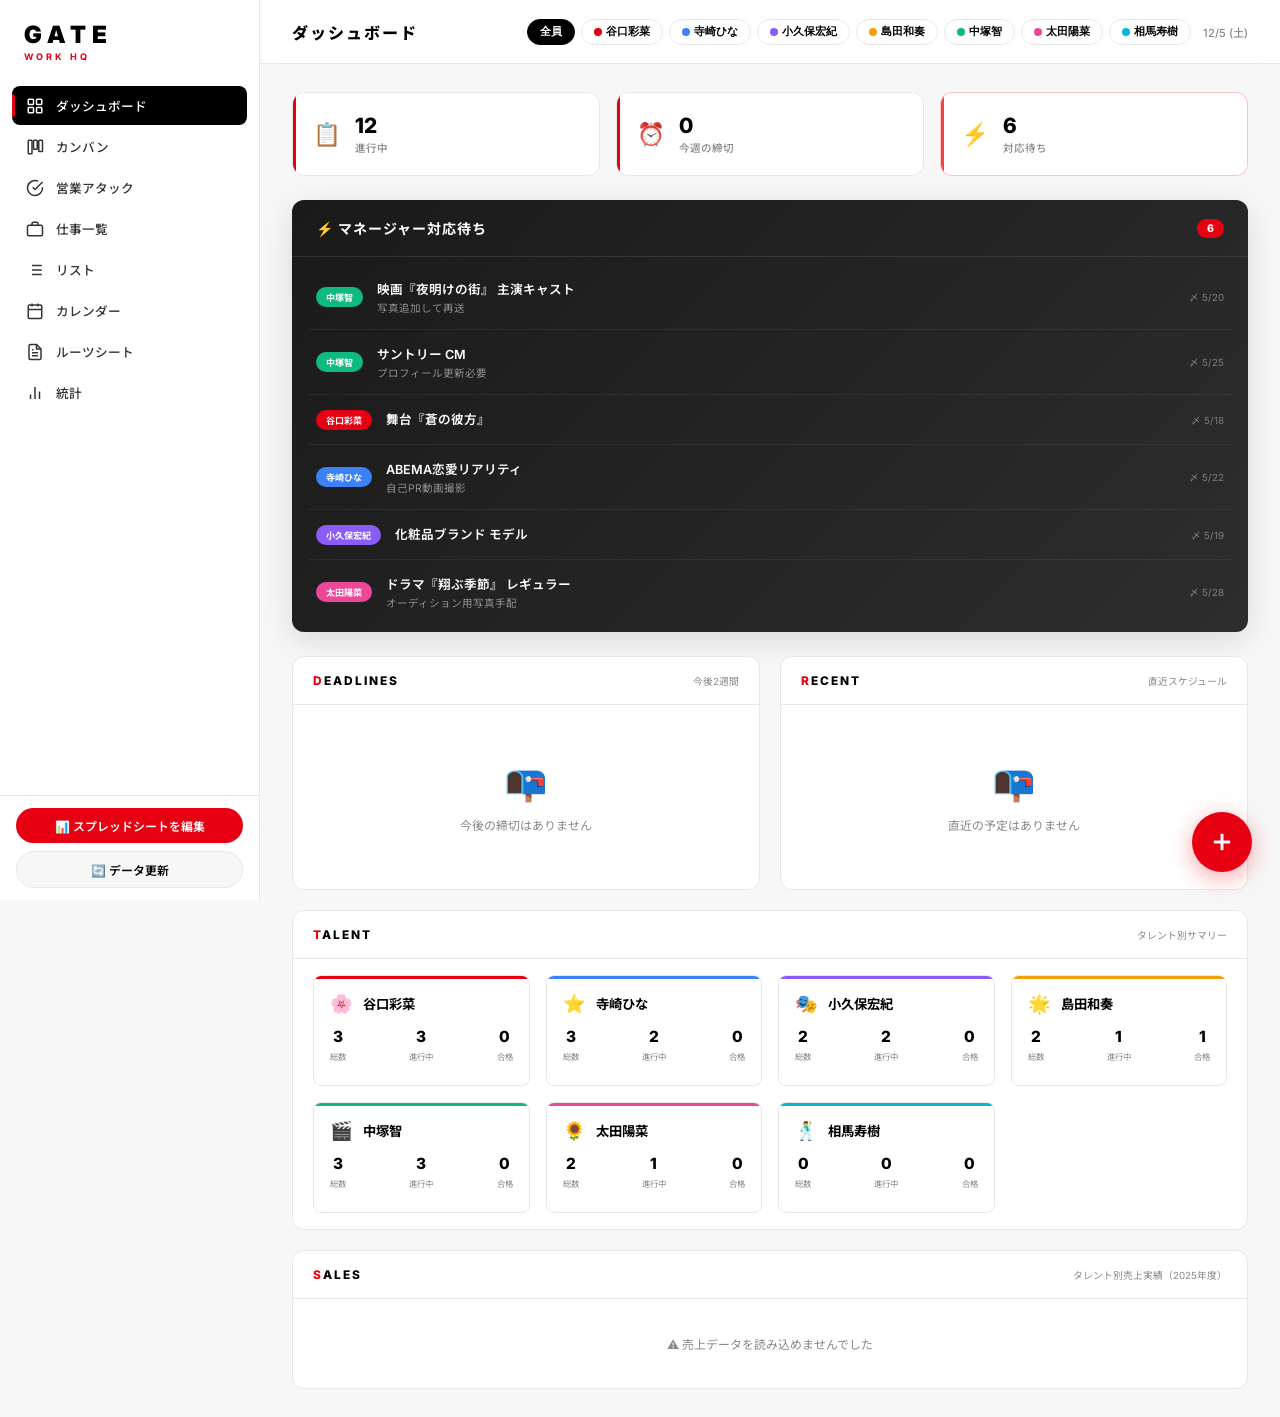
==== commit 5958f5d0: "feat: Add survey (ルーツシート) feature to dashboard" ====
--- a/index.html
+++ b/index.html
@@ -9,6 +9,7 @@
     <link rel="preconnect" href="https://fonts.gstatic.com" crossorigin>
     <link href="https://fonts.googleapis.com/css2?family=Inter:wght@300;400;500;600;700;800;900&family=Noto+Sans+JP:wght@300;400;500;600;700;800;900&display=swap" rel="stylesheet">
     <link rel="stylesheet" href="style.css?v=2">
+    <link rel="stylesheet" href="mobile.css">
 </head>
 <body>
     <!-- Sidebar -->
@@ -44,6 +45,10 @@
             <a href="#" class="nav-item" data-section="calendar" id="nav-calendar">
                 <svg width="18" height="18" viewBox="0 0 24 24" fill="none" stroke="currentColor" stroke-width="2"><rect x="3" y="4" width="18" height="18" rx="2"/><line x1="16" y1="2" x2="16" y2="6"/><line x1="8" y1="2" x2="8" y2="6"/><line x1="3" y1="10" x2="21" y2="10"/></svg>
                 <span>カレンダー</span>
+            </a>
+            <a href="#" class="nav-item" data-section="survey" id="nav-survey">
+                <svg width="18" height="18" viewBox="0 0 24 24" fill="none" stroke="currentColor" stroke-width="2"><path d="M14 2H6a2 2 0 0 0-2 2v16a2 2 0 0 0 2 2h12a2 2 0 0 0 2-2V8z"/><polyline points="14 2 14 8 20 8"/><line x1="16" y1="13" x2="8" y2="13"/><line x1="16" y1="17" x2="8" y2="17"/><polyline points="10 9 9 9 8 9"/></svg>
+                <span>ルーツシート</span>
             </a>
             <a href="#" class="nav-item" data-section="stats" id="nav-stats">
                 <svg width="18" height="18" viewBox="0 0 24 24" fill="none" stroke="currentColor" stroke-width="2"><path d="M18 20V10"/><path d="M12 20V4"/><path d="M6 20v-6"/></svg>
@@ -388,6 +393,7 @@
                                     <th>ステータス</th>
                                     <th>次回ToDo</th>
                                     <th>備考</th>
+                                    <th>アクション</th>
                                 </tr>
                             </thead>
                             <tbody id="salesBody"></tbody>
@@ -396,6 +402,20 @@
                 </div>
             </div>
         </section>
+
+        <!-- ===== SURVEY ===== -->
+        <section class="content-section" id="section-survey">
+            <div class="section-toolbar">
+                <div class="search-box-list">
+                    <svg width="16" height="16" viewBox="0 0 24 24" fill="none" stroke="currentColor" stroke-width="2"><circle cx="11" cy="11" r="8"/><line x1="21" y1="21" x2="16.65" y2="16.65"/></svg>
+                    <input type="text" placeholder="タレント名で検索..." id="surveySearch">
+                </div>
+            </div>
+            
+            <div class="survey-grid" id="surveyList">
+                <div class="news-loading">📊 アンケート回答を読み込み中...</div>
+            </div>
+        </section>
     </main>
 
     <!-- FAB: 新規追加ボタン -->
@@ -407,7 +427,7 @@
     <div class="modal-overlay" id="addModal">
         <div class="modal">
             <div class="modal-header">
-                <h2>＋ 案件追加</h2>
+                <h2 id="modalTitle">＋ 案件追加</h2>
                 <button class="modal-close" onclick="closeAddModal()">✕</button>
             </div>
             <form id="addForm" onsubmit="return handleAddSubmit(event)">
@@ -648,6 +668,50 @@
         </div>
     </div>
 
+    <!-- アンケート詳細モーダル -->
+    <div class="modal-overlay" id="surveyDetailModal">
+        <div class="modal modal-large" style="max-width: 900px; width: 90%;">
+            <div class="modal-header" style="border-bottom: 2px solid var(--accent); padding-bottom: 12px; display: flex; justify-content: space-between; align-items: center;">
+                <div style="display: flex; align-items: center; gap: 15px;">
+                    <span style="font-family: 'Inter', sans-serif; font-size: 1.3rem; font-weight: 700; color: var(--accent); line-height: 1.1;">ACTOR'S ROOT</span>
+                    <span style="font-size: 0.75rem; color: var(--text-muted); font-weight: 500;">回答詳細</span>
+                </div>
+                <div style="display: flex; align-items: center; gap: 15px;">
+                    <button class="btn btn-secondary" onclick="printSurveyDetail()" style="padding: 6px 12px; font-size: 0.8rem; display: inline-flex; align-items: center; gap: 4px;">
+                        <svg width="12" height="12" viewBox="0 0 24 24" fill="none" stroke="currentColor" stroke-width="2"><path d="M6 9V2h12v7M6 18H4a2 2 0 0 1-2-2v-5a2 2 0 0 1 2-2h16a2 2 0 0 1 2 2v5a2 2 0 0 1-2 2h-2"/><path d="M6 14h12v8H6z"/></svg>
+                        <span>PDF・印刷</span>
+                    </button>
+                    <button class="modal-close" onclick="closeSurveyDetailModal()" style="position:static; background:none; border:none; font-size:1.2rem; cursor:pointer;">✕</button>
+                </div>
+            </div>
+            <div class="modal-body print-survey-body" id="surveyDetailContent" style="max-height: 70vh; overflow-y: auto; padding: 20px 0;">
+                <!-- JSで回答内容を美しく整形して流し込む -->
+            </div>
+        </div>
+    </div>
+
+    <!-- 同行用ブリーフィングモーダル -->
+    <div class="modal-overlay" id="briefingModal">
+        <div class="modal modal-large" style="max-width: 900px; width: 90%;">
+            <div class="modal-header" style="border-bottom: 2px solid var(--accent); padding-bottom: 12px; display: flex; justify-content: space-between; align-items: center;">
+                <div style="display: flex; align-items: center; gap: 15px;">
+                    <span style="font-family: 'Inter', sans-serif; font-size: 1.3rem; font-weight: 700; color: var(--accent); line-height: 1.1;">SALES BRIEFING</span>
+                    <span style="font-size: 0.75rem; color: var(--text-muted); font-weight: 500;">同行ブリーフィング資料</span>
+                </div>
+                <div style="display: flex; align-items: center; gap: 15px;">
+                    <button class="btn btn-secondary" onclick="printBriefing()" style="padding: 6px 12px; font-size: 0.8rem; display: inline-flex; align-items: center; gap: 4px;">
+                        <svg width="12" height="12" viewBox="0 0 24 24" fill="none" stroke="currentColor" stroke-width="2"><path d="M6 9V2h12v7M6 18H4a2 2 0 0 1-2-2v-5a2 2 0 0 1 2-2h16a2 2 0 0 1 2 2v5a2 2 0 0 1-2 2h-2"/><path d="M6 14h12v8H6z"/></svg>
+                        <span>PDF・印刷</span>
+                    </button>
+                    <button class="modal-close" onclick="closeBriefingModal()" style="position:static; background:none; border:none; font-size:1.2rem; cursor:pointer;">✕</button>
+                </div>
+            </div>
+            <div class="modal-body print-briefing-body" id="briefingContent" style="max-height: 70vh; overflow-y: auto; padding: 20px 0;">
+                <!-- JSでアタック内容とタレントFAQをマージして流し込む -->
+            </div>
+        </div>
+    </div>
+
     <script src="app.js?v=3"></script>
 </body>
 </html>
--- a/style.css
+++ b/style.css
@@ -53,7 +53,7 @@
 .btn-refresh:hover { background: var(--border); }
 
 /* Main */
-.main-content { margin-left: var(--sidebar-w); flex: 1; min-height: 100vh; }
+.main-content { margin-left: var(--sidebar-w); flex: 1; min-height: 100vh; min-width: 0; }
 .sidebar-overlay { display: none; position: fixed; inset: 0; background: rgba(0,0,0,.4); z-index: 99; }
 .top-bar {
   position: sticky; top: 0; z-index: 50; height: var(--topbar-h);
@@ -190,7 +190,7 @@
 .talent-stat-lbl { font-size: .6rem; color: var(--text-muted); }
 
 /* Kanban */
-.kanban-board { display: grid; grid-template-columns: repeat(8,1fr); gap: 12px; min-height: 60vh; }
+.kanban-board { display: grid; grid-template-columns: repeat(8, minmax(160px, 1fr)); gap: 12px; min-height: 60vh; overflow-x: auto; width: 100%; min-width: 0; max-width: 100%; padding-bottom: 8px; }
 .kanban-column { background: var(--bg-alt); border-radius: var(--radius-lg); padding: 14px; }
 .kanban-header { display: flex; align-items: center; gap: 8px; margin-bottom: 14px; }
 .kanban-header h4 { font-size: .8rem; font-weight: 700; flex: 1; }
@@ -735,7 +735,7 @@
 
 /* ===== Sales Attack Grid & Kanban ===== */
 .sales-kanban-board {
-  grid-template-columns: repeat(6, 1fr) !important;
+  grid-template-columns: repeat(7, minmax(160px, 1fr)) !important;
 }
 .sales-todo-grid {
   display: grid;
@@ -873,3 +873,110 @@
   opacity: 0.95;
   filter: grayscale(0.1);
 }
+
+/* ===== Survey Grid & Cards ===== */
+.survey-grid {
+  display: grid;
+  grid-template-columns: repeat(auto-fill, minmax(280px, 1fr));
+  gap: 20px;
+  padding: 16px 0;
+}
+.survey-card {
+  transition: all var(--transition);
+}
+.survey-card:hover {
+  transform: translateY(-2px);
+  box-shadow: 0 4px 16px rgba(0,0,0,0.08) !important;
+  border-color: var(--accent) !important;
+}
+
+/* Modal sizing extension */
+.modal-large {
+  max-width: 900px !important;
+  width: 95% !important;
+}
+
+/* Print survey layout styles */
+@media print {
+  /* 印刷対象以外の全エレメントを完全に非表示にし、余白やレイアウトの干渉を防ぐ */
+  body > *:not(#surveyDetailModal):not(#briefingModal) {
+    display: none !important;
+  }
+  body {
+    background: #ffffff !important;
+    color: #000000 !important;
+    margin: 0 !important;
+    padding: 0 !important;
+    min-height: auto !important;
+  }
+  /* 印刷対象のモーダル（オーバーレイ含む）を画面全体に広げる */
+  #surveyDetailModal,
+  #briefingModal {
+    position: absolute !important;
+    left: 0 !important;
+    top: 0 !important;
+    width: 100% !important;
+    height: auto !important;
+    min-height: auto !important;
+    margin: 0 !important;
+    padding: 0 !important;
+    display: block !important;
+    background: #ffffff !important;
+    backdrop-filter: none !important;
+    visibility: visible !important;
+    box-shadow: none !important;
+  }
+  #surveyDetailModal .modal,
+  #briefingModal .modal {
+    max-width: 100% !important;
+    width: 100% !important;
+    height: auto !important;
+    max-height: none !important;
+    margin: 0 !important;
+    padding: 0 !important;
+    border: none !important;
+    box-shadow: none !important;
+    background: #ffffff !important;
+    display: block !important;
+    overflow: visible !important;
+    visibility: visible !important;
+  }
+  #surveyDetailModal .modal *,
+  #briefingModal .modal * {
+    visibility: visible !important;
+  }
+  /* 印刷ボタンや閉じるボタンなど、印刷に不要な要素を非表示にする */
+  .modal-header button,
+  .modal-header .modal-close,
+  #surveyDetailModal button,
+  #briefingModal button {
+    display: none !important;
+  }
+  .modal-body {
+    max-height: none !important;
+    overflow: visible !important;
+    padding: 0 !important;
+    height: auto !important;
+  }
+  /* 背景色や枠線が正しく印刷されるように強制する */
+  * {
+    -webkit-print-color-adjust: exact !important;
+    print-color-adjust: exact !important;
+  }
+  /* 改ページ時のコンテンツ崩れを防ぐ */
+  .preview-section {
+    page-break-inside: avoid !important;
+    break-inside: avoid !important;
+  }
+  /* 印刷時に3つの偏愛カードが崩れず綺麗に並ぶようにする */
+  #surveyDetailContent div[style*="display: grid"],
+  #surveyDetailContent div[style*="display:grid"] {
+    display: grid !important;
+    grid-template-columns: repeat(3, 1fr) !important;
+    gap: 15px !important;
+  }
+  .no-print-ng {
+    display: none !important;
+  }
+}
+
--- a/mobile.css
+++ b/mobile.css
@@ -0,0 +1,195 @@
+/* モバイル表示用の追加調整スタイル（style.css は変更せず、こちらに上書き設定を記述します） */
+
+@media (max-width: 768px) {
+  /* 画面全体の横揺れ・はみ出しを完全に防止 */
+  html, body {
+    overflow-x: hidden !important;
+    width: 100% !important;
+  }
+
+  /* ヘッダー（Top Bar）の崩れを修正 */
+  /* タイトルとタレントフィルターを2段に分け、横幅の圧迫を解消します */
+  .top-bar {
+    flex-direction: column !important;
+    height: auto !important;
+    padding: 10px 16px !important;
+    align-items: stretch !important;
+    gap: 10px !important;
+  }
+  
+  .top-bar-left {
+    width: 100% !important;
+    justify-content: flex-start !important;
+    height: auto !important;
+  }
+  
+  .page-title {
+    font-size: 1.1rem !important; /* 縦書きにならないよう文字サイズを最適化 */
+    white-space: nowrap !important;
+  }
+  
+  .top-bar-right {
+    width: 100% !important;
+    justify-content: flex-start !important;
+    min-width: 0 !important;
+    overflow-x: auto !important;
+    /* スクロールバーを非表示にし、スマートな見た目に */
+    -ms-overflow-style: none;
+    scrollbar-width: none;
+  }
+  .top-bar-right::-webkit-scrollbar {
+    display: none;
+  }
+
+  .talent-filter {
+    display: flex !important;
+    flex-wrap: nowrap !important;
+    overflow-x: auto !important;
+    width: 100% !important;
+    gap: 8px !important;
+  }
+
+  /* 営業アタックカンバンの横スクロール調整 */
+  .sales-kanban-board {
+    display: flex !important;
+    flex-direction: row !important;
+    overflow-x: auto !important;
+    scroll-snap-type: x mandatory !important;
+    gap: 12px !important;
+    padding-bottom: 80px !important; /* 右下の追加ボタン（FAB）と被らないよう余白を確保 */
+    -webkit-overflow-scrolling: touch !important;
+  }
+  
+  .sales-kanban-board .kanban-column {
+    min-width: 85vw !important; /* 1カラムの幅を画面幅の85%にして、右隣が少し見えるようにする */
+    max-width: 85vw !important;
+    flex-shrink: 0 !important;
+    scroll-snap-align: start !important;
+  }
+
+  /* オーディション管理カンバンの微調整 */
+  .kanban-board {
+    display: flex !important;
+    flex-direction: row !important;
+    overflow-x: auto !important;
+    scroll-snap-type: x mandatory !important;
+    gap: 12px !important;
+    padding-bottom: 80px !important; /* FABと被らないよう余白を確保 */
+    -webkit-overflow-scrolling: touch !important;
+  }
+  
+  .kanban-board .kanban-column {
+    min-width: 85vw !important;
+    max-width: 85vw !important;
+    flex-shrink: 0 !important;
+    scroll-snap-align: start !important;
+  }
+
+  /* 進行中・対応待ちのグリッドカードのサイズ調整 */
+  .stats-grid {
+    grid-template-columns: 1fr 1fr !important;
+    gap: 10px !important;
+    width: 100% !important;
+  }
+
+  /* 右下の追加ボタン（FAB）のスマホ調整 */
+  .fab {
+    bottom: 20px !important;
+    right: 20px !important;
+    width: 50px !important;
+    height: 50px !important;
+    box-shadow: 0 4px 16px rgba(230,0,18,.4) !important;
+    z-index: 200 !important;
+  }
+
+  /* 次回営業ToDoカードを横幅いっぱいにして縦に並べる（横へのはみ出し防止） */
+  .sales-todo-grid {
+    grid-template-columns: 1fr !important;
+    gap: 12px !important;
+  }
+  .sales-todo-card {
+    min-width: 100% !important;
+  }
+
+  /* テーブル表示のモバイル最適化 (カード型レイアウトに変換) */
+  /* 対象: listTable, worksTable, salesTable */
+  .list-table, 
+  .list-table thead, 
+  .list-table tbody, 
+  .list-table tr, 
+  .list-table td {
+    display: block !important;
+    width: 100% !important;
+  }
+  
+  /* ヘッダーはスマホでは非表示 */
+  .list-table thead {
+    display: none !important;
+  }
+  
+  /* 各行をカードとしてデザイン */
+  .list-table tr {
+    margin-bottom: 16px !important;
+    border: 1px solid var(--border) !important;
+    border-radius: var(--radius-lg) !important;
+    background: var(--bg-card) !important;
+    padding: 12px 16px !important;
+    box-shadow: var(--shadow) !important;
+    position: relative !important;
+  }
+  
+  /* 各セルをブロック配置にし、左側に項目名のための十分な余白を設定 */
+  .list-table td {
+    border-bottom: 1px dashed var(--border) !important;
+    padding: 8px 12px 8px 115px !important; 
+    position: relative !important;
+    text-align: left !important; 
+    font-size: 0.85rem !important;
+    min-height: 38px !important;
+    word-break: break-all !important;
+    white-space: normal !important;
+    box-sizing: border-box !important;
+  }
+  
+  .list-table td:last-child {
+    border-bottom: none !important;
+  }
+  
+  /* data-label 属性から項目名を絶対配置で左側に動的生成 */
+  .list-table td::before {
+    content: attr(data-label) !important;
+    position: absolute !important;
+    left: 12px !important;
+    top: 8px !important;
+    width: 90px !important;
+    font-weight: 700 !important;
+    color: var(--text-secondary) !important;
+    text-align: left !important;
+    white-space: nowrap !important;
+    overflow: hidden;
+    text-overflow: ellipsis;
+  }
+
+  /* セル内の子要素（バッジなど）を適切にインラインブロック化 */
+  .list-table td > * {
+    display: inline-flex !important;
+    vertical-align: middle !important;
+    text-align: left !important;
+  }
+
+  /* 備考などの長文セルは、項目名を上部に配置し、値を下部に全幅で表示して視認性を高める */
+  .list-table td[data-label="備考"],
+  .list-table td[data-label="次回ToDo"] {
+    padding-left: 12px !important; /* 左余白を解除 */
+    text-align: left !important;
+    min-height: auto !important;
+    margin-top: 4px !important;
+  }
+  .list-table td[data-label="備考"]::before,
+  .list-table td[data-label="次回ToDo"]::before {
+    position: static !important;
+    display: block !important;
+    width: 100% !important;
+    margin-bottom: 6px !important;
+  }
+}
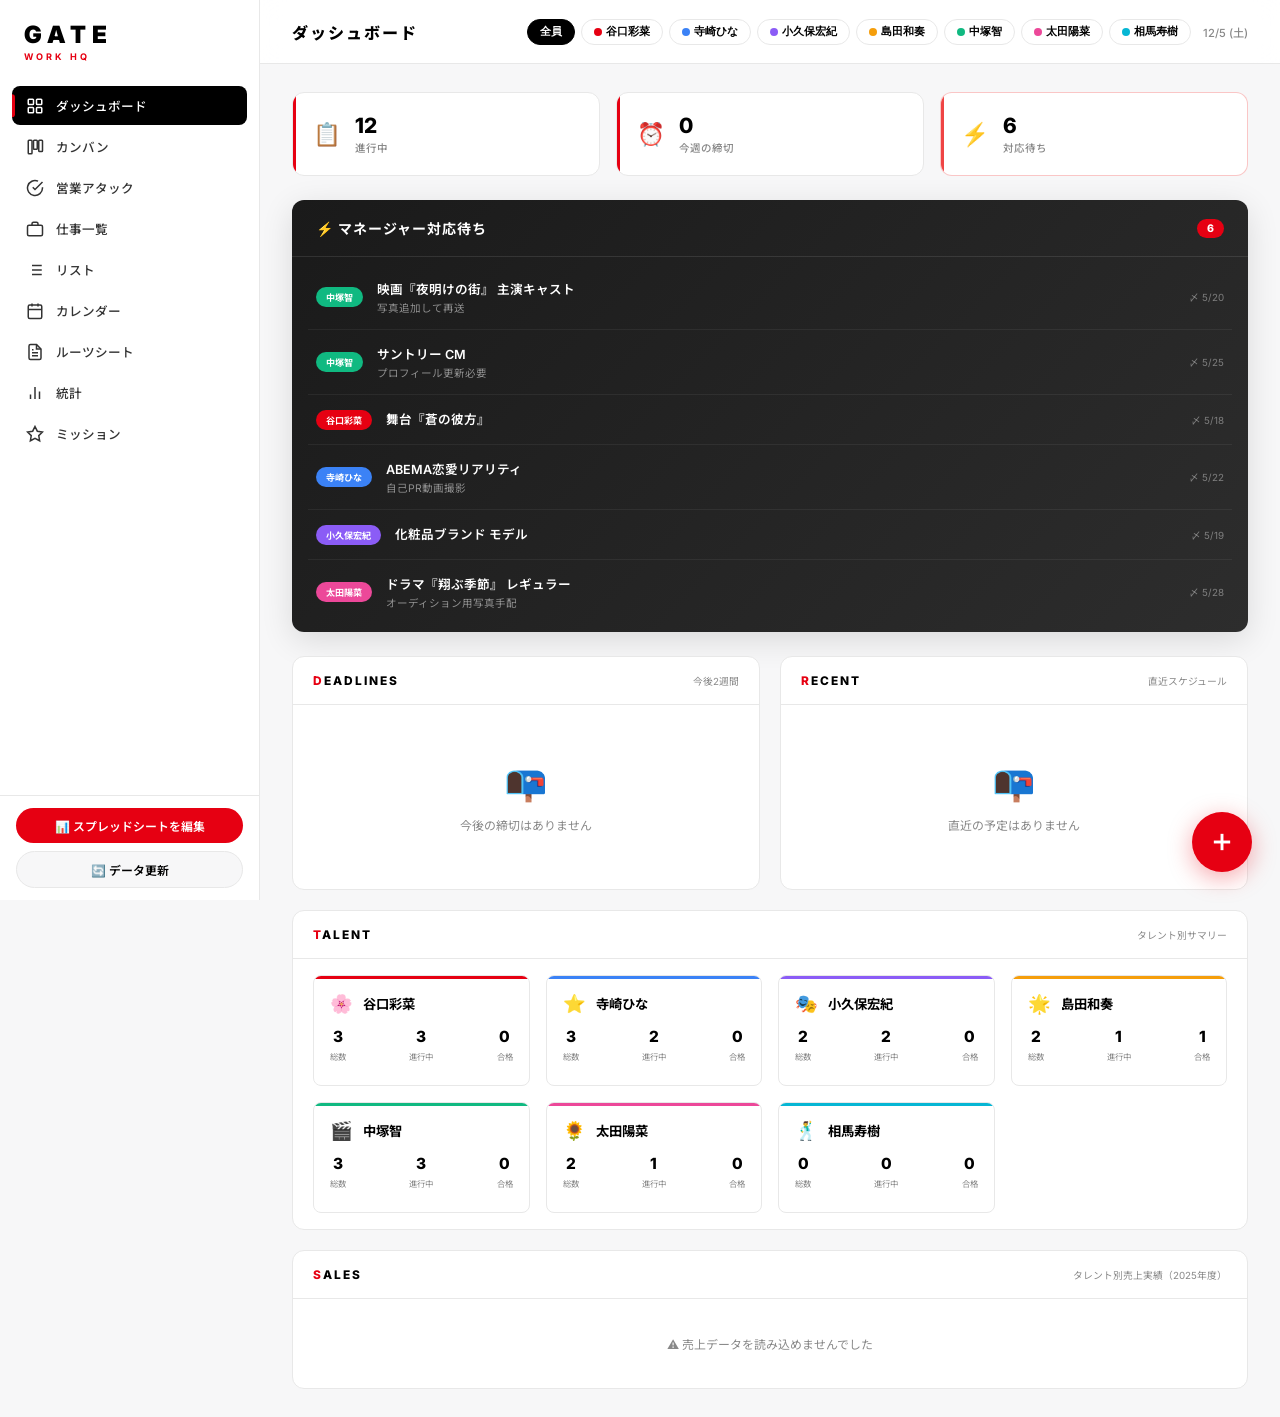
==== commit 6cce75ad: "feat: Add mission management tab and backend API support" ====
--- a/index.html
+++ b/index.html
@@ -54,6 +54,10 @@
                 <svg width="18" height="18" viewBox="0 0 24 24" fill="none" stroke="currentColor" stroke-width="2"><path d="M18 20V10"/><path d="M12 20V4"/><path d="M6 20v-6"/></svg>
                 <span>統計</span>
             </a>
+            <a href="#" class="nav-item" data-section="mission" id="nav-mission">
+                <svg width="18" height="18" viewBox="0 0 24 24" fill="none" stroke="currentColor" stroke-width="2"><path d="M12 2l3.09 6.26L22 9.27l-5 4.87 1.18 6.88L12 17.77l-6.18 3.25L7 14.14 2 9.27l6.91-1.01L12 2z"/></svg>
+                <span>ミッション</span>
+            </a>
         </nav>
 
         <div class="sidebar-footer">
@@ -84,6 +88,11 @@
                 <div class="current-date" id="currentDate"></div>
             </div>
         </header>
+
+        <!-- Talent Assets & Press Kit Quick Bar -->
+        <div class="talent-kit-bar hidden" id="talentKitBar">
+            <!-- Rendered by JS -->
+        </div>
 
         <!-- ===== DASHBOARD ===== -->
         <section class="content-section active" id="section-dashboard">
@@ -416,6 +425,36 @@
                 <div class="news-loading">📊 アンケート回答を読み込み中...</div>
             </div>
         </section>
+
+        <!-- ===== MISSION ===== -->
+        <section class="content-section" id="section-mission">
+            <div class="mission-head">
+                <div>
+                    <span class="mission-eyebrow">GATE WORK HQ / Division 3</span>
+                    <h2 class="mission-title">ミッション・週次アクション管理</h2>
+                </div>
+                <div class="mission-head-meta">
+                    <div class="mission-weekbar">
+                        <button id="missionPrev" aria-label="前の週">←</button>
+                        <span class="mission-wk" id="missionWk">読み込み中...</span>
+                        <button id="missionNext" aria-label="次の週">→</button>
+                    </div>
+                    <label class="mission-toggle" id="missionMeetingToggle">
+                        <input type="checkbox" id="missionMeetingMode">
+                        <span>定例会議モード</span>
+                    </label>
+                </div>
+            </div>
+
+            <div class="mission-alert" id="missionAlert"></div>
+            <div class="mission-summary-grid" id="missionSummary"></div>
+            <div class="mission-people-list" id="missionPeople"></div>
+
+            <div class="mission-foot">
+                <b>データの出どころ</b>：十河部長のミッションは 2026年8月26日付「個別ミッションシート」から起こしています。
+                内田チーフ・佐藤現場Mの項目は、十河シート内の記述からの<b>仮置き</b>です。実物のシートが出たら差し替えてください。
+            </div>
+        </section>
     </main>
 
     <!-- FAB: 新規追加ボタン -->
--- a/style.css
+++ b/style.css
@@ -897,17 +897,27 @@
 }
 
 /* Print survey layout styles */
+@page {
+  size: A4 portrait;
+  margin: 10mm 12mm;
+}
+
 @media print {
   /* 印刷対象以外の全エレメントを完全に非表示にし、余白やレイアウトの干渉を防ぐ */
   body > *:not(#surveyDetailModal):not(#briefingModal) {
     display: none !important;
   }
-  body {
+  html, body {
     background: #ffffff !important;
-    color: #000000 !important;
+    color: #111827 !important;
     margin: 0 !important;
     padding: 0 !important;
+    width: 100% !important;
+    height: auto !important;
     min-height: auto !important;
+    overflow: visible !important;
+    font-size: 13px !important;
+    line-height: 1.45 !important;
   }
   /* 印刷対象のモーダル（オーバーレイ含む）を画面全体に広げる */
   #surveyDetailModal,
@@ -925,6 +935,7 @@
     backdrop-filter: none !important;
     visibility: visible !important;
     box-shadow: none !important;
+    overflow: visible !important;
   }
   #surveyDetailModal .modal,
   #briefingModal .modal {
@@ -949,7 +960,9 @@
   .modal-header button,
   .modal-header .modal-close,
   #surveyDetailModal button,
-  #briefingModal button {
+  #briefingModal button,
+  .no-print,
+  .no-print-ng {
     display: none !important;
   }
   .modal-body {
@@ -963,20 +976,588 @@
     -webkit-print-color-adjust: exact !important;
     print-color-adjust: exact !important;
   }
+  /* ルーツシートコンテンツ余白調整 */
+  #surveyDetailContent {
+    padding: 0 !important;
+  }
+  #surveyDetailContent > div {
+    padding: 0 !important;
+  }
   /* 改ページ時のコンテンツ崩れを防ぐ */
   .preview-section {
     page-break-inside: avoid !important;
     break-inside: avoid !important;
-  }
-  /* 印刷時に3つの偏愛カードが崩れず綺麗に並ぶようにする */
-  #surveyDetailContent div[style*="display: grid"],
-  #surveyDetailContent div[style*="display:grid"] {
+    margin-bottom: 16px !important;
+    padding-left: 12px !important;
+    border-left: 3px solid #e2000f !important;
+  }
+  .preview-section h4 {
+    font-size: 0.95rem !important;
+    margin-bottom: 8px !important;
+    color: #111827 !important;
+  }
+  .preview-section h5 {
+    font-size: 0.85rem !important;
+    margin-bottom: 4px !important;
+    color: #c8000d !important;
+  }
+  /* 偏愛カード (3列固定) */
+  .love-grid {
     display: grid !important;
     grid-template-columns: repeat(3, 1fr) !important;
-    gap: 15px !important;
-  }
-  .no-print-ng {
-    display: none !important;
-  }
-}
-
+    gap: 10px !important;
+  }
+  /* FAQカード (2列固定) */
+  .faq-grid {
+    display: grid !important;
+    grid-template-columns: repeat(2, 1fr) !important;
+    gap: 10px !important;
+  }
+  /* カードと領域の背景・枠線高コントラスト印刷最適化 */
+  .print-card,
+  #surveyDetailContent div[style*="background: var(--bg-alt)"],
+  #surveyDetailContent div[style*="background:var(--bg-alt)"] {
+    background: #f9fafb !important;
+    border: 1px solid #d1d5db !important;
+    color: #1f2937 !important;
+    padding: 10px 12px !important;
+    page-break-inside: avoid !important;
+    break-inside: avoid !important;
+  }
+}
+
+/* ===== Talent Assets & Press Kit Quick Bar ===== */
+.talent-kit-bar {
+  background: linear-gradient(135deg, rgba(26, 26, 26, 0.95), rgba(38, 38, 38, 0.98));
+  border: 1px solid rgba(255, 255, 255, 0.12);
+  border-radius: var(--radius-lg, 12px);
+  margin: 12px 24px 18px;
+  padding: 14px 20px;
+  display: flex;
+  align-items: center;
+  justify-content: space-between;
+  gap: 16px;
+  box-shadow: 0 8px 32px rgba(0, 0, 0, 0.18);
+  animation: slideDown .3s cubic-bezier(0.16, 1, 0.3, 1);
+  color: #fff;
+}
+.talent-kit-bar.hidden {
+  display: none !important;
+}
+@keyframes slideDown {
+  from { opacity: 0; transform: translateY(-8px); }
+  to { opacity: 1; transform: translateY(0); }
+}
+.talent-kit-info {
+  display: flex;
+  align-items: center;
+  gap: 14px;
+  flex-wrap: wrap;
+}
+.talent-kit-avatar {
+  width: 42px;
+  height: 42px;
+  border-radius: 50%;
+  display: flex;
+  align-items: center;
+  justify-content: center;
+  font-size: 1.2rem;
+  box-shadow: 0 4px 12px rgba(0,0,0,0.25);
+  border: 2px solid rgba(255,255,255,0.2);
+}
+.talent-kit-title-wrap {
+  display: flex;
+  flex-direction: column;
+  gap: 2px;
+}
+.talent-kit-title {
+  font-size: 1.05rem;
+  font-weight: 800;
+  letter-spacing: 0.02em;
+  display: flex;
+  align-items: center;
+  gap: 8px;
+}
+.talent-kit-tag {
+  font-size: 0.7rem;
+  padding: 2px 8px;
+  border-radius: 999px;
+  background: rgba(255, 255, 255, 0.15);
+  font-weight: 600;
+  color: rgba(255, 255, 255, 0.9);
+}
+.talent-kit-meta {
+  font-size: 0.78rem;
+  color: rgba(255, 255, 255, 0.65);
+}
+.talent-kit-actions {
+  display: flex;
+  align-items: center;
+  gap: 10px;
+  flex-wrap: wrap;
+}
+.btn-kit-copy {
+  background: linear-gradient(135deg, #e60012, #ff414d);
+  color: #fff;
+  border: none;
+  padding: 9px 18px;
+  border-radius: 8px;
+  font-size: 0.85rem;
+  font-weight: 700;
+  cursor: pointer;
+  display: flex;
+  align-items: center;
+  gap: 6px;
+  box-shadow: 0 4px 16px rgba(230, 0, 18, 0.35);
+  transition: all 0.2s ease;
+}
+.btn-kit-copy:hover {
+  transform: translateY(-2px);
+  box-shadow: 0 6px 20px rgba(230, 0, 18, 0.5);
+}
+.btn-kit-copy:active {
+  transform: translateY(0);
+}
+.btn-kit-link {
+  background: rgba(255, 255, 255, 0.08);
+  color: #fff;
+  border: 1px solid rgba(255, 255, 255, 0.18);
+  padding: 8px 14px;
+  border-radius: 8px;
+  font-size: 0.8rem;
+  font-weight: 600;
+  text-decoration: none;
+  display: flex;
+  align-items: center;
+  gap: 6px;
+  transition: all 0.2s ease;
+}
+.btn-kit-link:hover {
+  background: rgba(255, 255, 255, 0.18);
+  border-color: rgba(255, 255, 255, 0.35);
+  transform: translateY(-1px);
+}
+@media (max-width: 768px) {
+  .talent-kit-bar {
+    margin: 8px 12px 14px;
+    padding: 12px 14px;
+    flex-direction: column;
+    align-items: flex-start;
+  }
+  .talent-kit-actions {
+    width: 100%;
+  }
+  .btn-kit-copy {
+    width: 100%;
+    justify-content: center;
+  }
+  .btn-kit-link {
+    flex: 1;
+    justify-content: center;
+    font-size: 0.75rem;
+    padding: 6px 10px;
+  }
+}
+
+/* ============================================================
+   ミッション管理タブ スタイル (Mission & Action View)
+============================================================ */
+.mission-head {
+  display: flex;
+  flex-wrap: wrap;
+  align-items: flex-end;
+  gap: 16px;
+  margin-bottom: 20px;
+}
+.mission-eyebrow {
+  font-family: ui-monospace, SFMono-Regular, Menlo, monospace;
+  font-size: 11px;
+  letter-spacing: .14em;
+  color: var(--text-muted);
+  text-transform: uppercase;
+  display: block;
+  margin-bottom: 4px;
+}
+.mission-title {
+  margin: 0;
+  font-size: 1.5rem;
+  font-weight: 800;
+  color: var(--text);
+  letter-spacing: -.02em;
+}
+.mission-head-meta {
+  margin-left: auto;
+  display: flex;
+  align-items: center;
+  gap: 10px;
+}
+.mission-weekbar {
+  display: flex;
+  align-items: center;
+  gap: 6px;
+  background: var(--card-bg);
+  border: 1.5px solid var(--border);
+  border-radius: var(--radius);
+  padding: 6px 12px;
+}
+.mission-weekbar button {
+  border: none;
+  background: none;
+  cursor: pointer;
+  color: var(--text-secondary);
+  font-size: 16px;
+  line-height: 1;
+  padding: 4px 8px;
+  border-radius: 6px;
+  transition: all var(--transition);
+}
+.mission-weekbar button:hover {
+  background: var(--bg-alt);
+  color: var(--text);
+}
+.mission-wk {
+  font-family: ui-monospace, SFMono-Regular, Menlo, monospace;
+  font-size: 12px;
+  min-width: 140px;
+  text-align: center;
+  color: var(--text);
+  font-weight: 700;
+}
+.mission-toggle {
+  display: inline-flex;
+  align-items: center;
+  gap: 7px;
+  cursor: pointer;
+  background: var(--card-bg);
+  border: 1.5px solid var(--border);
+  border-radius: var(--radius);
+  padding: 8px 14px;
+  font-size: 12.5px;
+  font-weight: 700;
+  color: var(--text-secondary);
+  user-select: none;
+  transition: all var(--transition);
+}
+.mission-toggle input {
+  accent-color: var(--accent);
+  width: 15px;
+  height: 15px;
+  margin: 0;
+  cursor: pointer;
+}
+.mission-toggle.on {
+  border-color: var(--accent);
+  background: rgba(226, 0, 15, 0.08);
+  color: var(--accent);
+}
+
+/* サマリーカード (3カラム) */
+.mission-summary-grid {
+  display: grid;
+  grid-template-columns: repeat(3, 1fr);
+  gap: 14px;
+  margin-bottom: 22px;
+}
+.mission-sum-card {
+  background: var(--card-bg);
+  border: 1.5px solid var(--border);
+  border-radius: var(--radius);
+  padding: 16px 18px;
+  box-shadow: var(--shadow-sm);
+  transition: all var(--transition);
+}
+.mission-sum-card:hover {
+  border-color: var(--border-hover);
+  transform: translateY(-2px);
+  box-shadow: var(--shadow-md);
+}
+.mission-sum-nm {
+  font-weight: 800;
+  font-size: 15px;
+  display: flex;
+  align-items: center;
+  gap: 8px;
+  color: var(--text);
+}
+.mission-sum-rl {
+  font-family: ui-monospace, SFMono-Regular, Menlo, monospace;
+  font-size: 10.5px;
+  letter-spacing: .08em;
+  color: var(--text-muted);
+  font-weight: 600;
+}
+.mission-sum-big {
+  font-size: 32px;
+  font-weight: 800;
+  font-family: ui-monospace, SFMono-Regular, Menlo, monospace;
+  letter-spacing: -.03em;
+  margin-top: 6px;
+  color: var(--text);
+}
+.mission-sum-big small {
+  font-size: 14px;
+  color: var(--text-muted);
+  font-weight: 600;
+  margin-left: 3px;
+}
+.mission-bar {
+  height: 6px;
+  background: var(--bg-alt);
+  border-radius: 3px;
+  overflow: hidden;
+  margin-top: 8px;
+}
+.mission-bar i {
+  display: block;
+  height: 100%;
+  background: var(--accent);
+  transition: width .4s cubic-bezier(0.4, 0, 0.2, 1);
+}
+.mission-sum-sub {
+  font-size: 11.5px;
+  color: var(--text-muted);
+  margin-top: 8px;
+  font-weight: 600;
+}
+
+/* アラート */
+.mission-alert {
+  background: rgba(245, 158, 11, 0.1);
+  border: 1.5px solid rgba(245, 158, 11, 0.35);
+  border-left: 5px solid #F59E0B;
+  border-radius: var(--radius);
+  padding: 12px 18px;
+  margin-bottom: 22px;
+  font-size: 13px;
+  color: var(--text);
+  line-height: 1.6;
+}
+.mission-alert b {
+  color: #D97706;
+}
+
+/* 社員ブロック */
+.mission-person {
+  margin-bottom: 28px;
+}
+.mission-person-head {
+  display: flex;
+  align-items: center;
+  gap: 10px;
+  padding: 0 4px 10px;
+  border-bottom: 2px solid var(--text);
+  margin-bottom: 0;
+}
+.mission-person-head .nm {
+  font-size: 17px;
+  font-weight: 800;
+  color: var(--text);
+}
+.mission-chip {
+  font-family: ui-monospace, SFMono-Regular, Menlo, monospace;
+  font-size: 10.5px;
+  letter-spacing: .08em;
+  border: 1.5px solid var(--border);
+  border-radius: 99px;
+  padding: 2px 10px;
+  color: var(--text-secondary);
+  background: var(--card-bg);
+  font-weight: 700;
+}
+.mission-chip.mgr {
+  background: var(--accent);
+  color: #fff;
+  border-color: var(--accent);
+}
+.mission-provisional {
+  font-family: ui-monospace, SFMono-Regular, Menlo, monospace;
+  font-size: 10.5px;
+  letter-spacing: .06em;
+  background: rgba(245, 158, 11, 0.15);
+  color: #D97706;
+  border: 1px solid rgba(245, 158, 11, 0.4);
+  border-radius: 99px;
+  padding: 2px 10px;
+  font-weight: 700;
+}
+.mission-person-head .talents {
+  margin-left: auto;
+  font-size: 12px;
+  color: var(--text-muted);
+  text-align: right;
+  max-width: 55%;
+}
+
+/* ミッション行 */
+.mission-row {
+  background: var(--card-bg);
+  border: 1.5px solid var(--border);
+  border-top: none;
+  padding: 13px 18px;
+  display: grid;
+  grid-template-columns: 1fr auto;
+  gap: 8px 20px;
+  align-items: center;
+  transition: background var(--transition);
+}
+.mission-row:first-of-type {
+  border-top: 1.5px solid var(--border);
+}
+.mission-row.hide {
+  display: none;
+}
+.mission-m-main {
+  min-width: 0;
+}
+.mission-m-cat {
+  font-family: ui-monospace, SFMono-Regular, Menlo, monospace;
+  font-size: 10px;
+  letter-spacing: .1em;
+  color: var(--text-muted);
+  display: block;
+  margin-bottom: 2px;
+  font-weight: 700;
+}
+.mission-m-title {
+  font-weight: 700;
+  font-size: 14px;
+  color: var(--text);
+}
+.mission-m-note {
+  font-size: 12px;
+  color: var(--text-muted);
+  margin-top: 3px;
+  line-height: 1.5;
+}
+.mission-m-right {
+  display: flex;
+  align-items: center;
+  gap: 16px;
+  justify-self: end;
+}
+
+/* コミットドット */
+.mission-dots {
+  display: flex;
+  gap: 6px;
+  align-items: center;
+}
+.mission-dots button {
+  width: 22px;
+  height: 22px;
+  border-radius: 50%;
+  cursor: pointer;
+  padding: 0;
+  border: 2px solid var(--text-muted);
+  background: transparent;
+  transition: all .15s ease;
+}
+.mission-dots button:hover {
+  border-color: var(--accent);
+  transform: scale(1.15);
+}
+.mission-dots button.on {
+  background: var(--accent);
+  border-color: var(--accent);
+}
+.mission-dots button:focus-visible {
+  outline: 2px solid var(--accent);
+  outline-offset: 2px;
+}
+.mission-count {
+  font-family: ui-monospace, SFMono-Regular, Menlo, monospace;
+  font-size: 13px;
+  color: var(--text-secondary);
+  min-width: 44px;
+  text-align: right;
+  font-weight: 700;
+}
+.mission-count.done {
+  color: #10B981;
+  font-weight: 800;
+}
+
+/* 数値未設定 */
+.mission-unset-box {
+  display: inline-flex;
+  align-items: center;
+  gap: 6px;
+  background: rgba(245, 158, 11, 0.12);
+  border: 1px solid rgba(245, 158, 11, 0.35);
+  color: #D97706;
+  border-radius: 6px;
+  padding: 4px 10px;
+  font-size: 12px;
+  font-weight: 700;
+  white-space: nowrap;
+}
+.mission-unset-box input {
+  width: 68px;
+  border: 1px solid rgba(245, 158, 11, 0.5);
+  border-radius: 4px;
+  padding: 2px 6px;
+  font-family: ui-monospace, SFMono-Regular, Menlo, monospace;
+  font-size: 12px;
+  background: var(--bg);
+  color: var(--text);
+}
+.mission-unset-box button {
+  background: #D97706;
+  color: #fff;
+  border: none;
+  border-radius: 4px;
+  padding: 3px 8px;
+  font-size: 11px;
+  font-weight: 700;
+  cursor: pointer;
+  transition: all var(--transition);
+}
+.mission-unset-box button:hover {
+  opacity: 0.9;
+}
+
+.mission-foot {
+  margin-top: 28px;
+  padding-top: 16px;
+  border-top: 1.5px solid var(--border);
+  font-size: 12px;
+  color: var(--text-muted);
+  line-height: 1.6;
+}
+
+@media (max-width: 768px) {
+  .mission-summary-grid {
+    grid-template-columns: 1fr;
+  }
+  .mission-row {
+    grid-template-columns: 1fr;
+  }
+  .mission-m-right {
+    justify-self: start;
+    flex-wrap: wrap;
+    gap: 12px;
+  }
+  .mission-person-head {
+    flex-wrap: wrap;
+  }
+  .mission-person-head .talents {
+    max-width: 100%;
+    text-align: left;
+    margin-left: 0;
+    width: 100%;
+    margin-top: 4px;
+  }
+  .mission-head-meta {
+    margin-left: 0;
+    width: 100%;
+    flex-wrap: wrap;
+  }
+  .mission-dots button {
+    width: 28px;
+    height: 28px;
+  }
+}
+
+
+
+
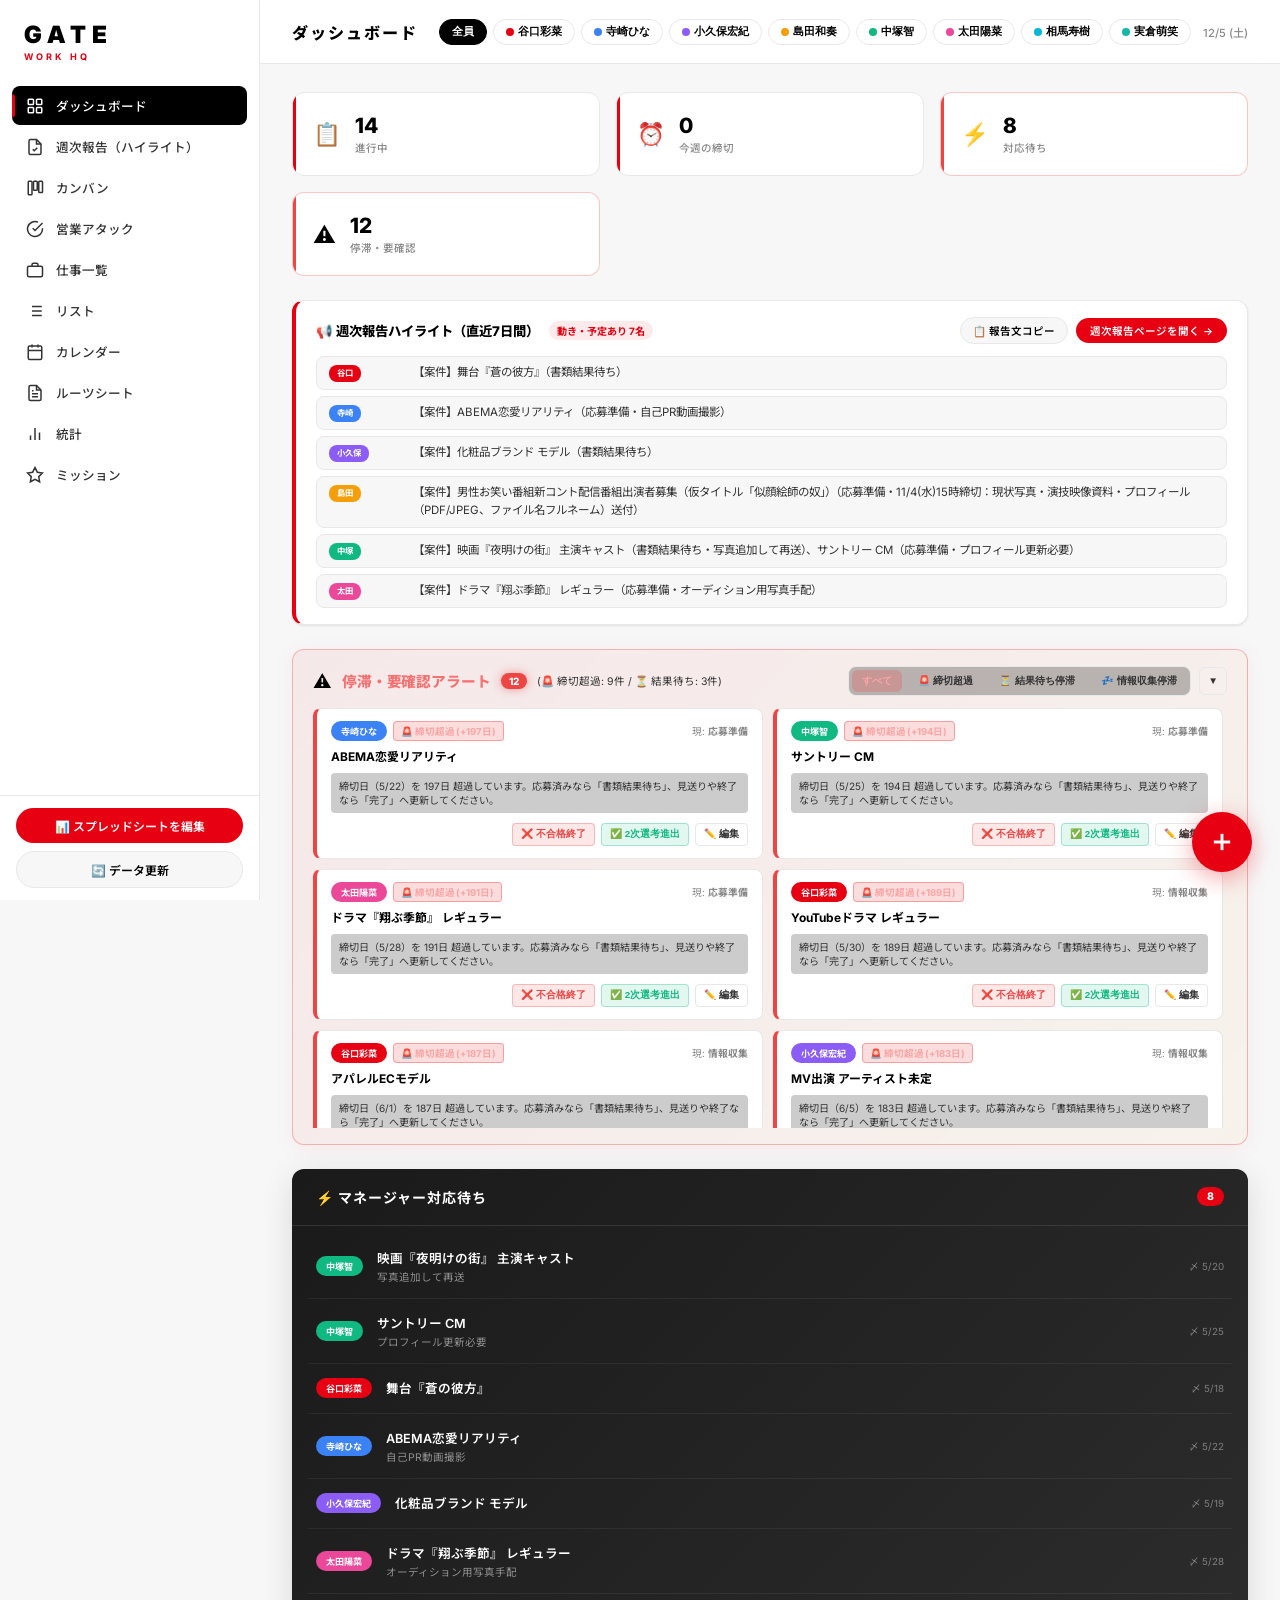
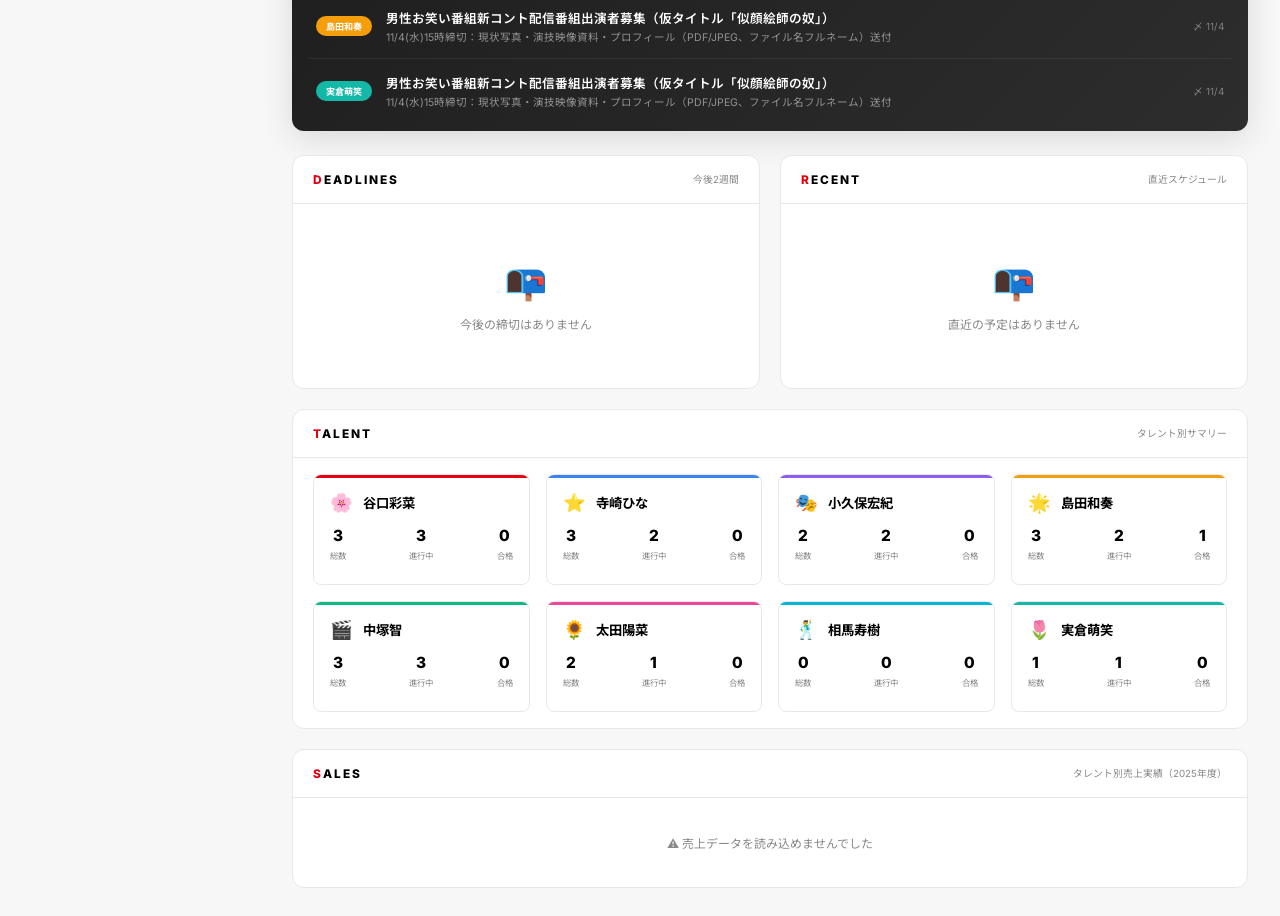
==== commit 522cf5cb: "feat(weekly-report): add weekly highlight report page with Google Calendar integration" ====
--- a/index.html
+++ b/index.html
@@ -25,6 +25,10 @@
             <a href="#" class="nav-item active" data-section="dashboard" id="nav-dashboard">
                 <svg width="18" height="18" viewBox="0 0 24 24" fill="none" stroke="currentColor" stroke-width="2"><rect x="3" y="3" width="7" height="7" rx="1"/><rect x="14" y="3" width="7" height="7" rx="1"/><rect x="3" y="14" width="7" height="7" rx="1"/><rect x="14" y="14" width="7" height="7" rx="1"/></svg>
                 <span>ダッシュボード</span>
+            </a>
+            <a href="#" class="nav-item" data-section="weekly_report" id="nav-weekly_report">
+                <svg width="18" height="18" viewBox="0 0 24 24" fill="none" stroke="currentColor" stroke-width="2"><path d="M14 2H6a2 2 0 0 0-2 2v16a2 2 0 0 0 2 2h12a2 2 0 0 0 2-2V8z"/><polyline points="14 2 14 8 20 8"/><path d="M9 15l2 2 4-4"/></svg>
+                <span>週次報告（ハイライト）</span>
             </a>
             <a href="#" class="nav-item" data-section="kanban" id="nav-kanban">
                 <svg width="18" height="18" viewBox="0 0 24 24" fill="none" stroke="currentColor" stroke-width="2"><rect x="3" y="3" width="5" height="18" rx="1"/><rect x="10" y="3" width="5" height="12" rx="1"/><rect x="17" y="3" width="5" height="15" rx="1"/></svg>
@@ -101,6 +105,35 @@
                 <!-- Rendered by JS -->
             </div>
 
+            <!-- Weekly Report Quick Highlight Banner -->
+            <div class="weekly-dash-banner" id="dashWeeklyHighlightBanner">
+                <!-- Rendered by JS -->
+            </div>
+
+            <!-- Stagnant & Alert Panel (長期放置・書類結果待ち・締切超過) -->
+            <div class="stagnant-alert-panel hidden" id="stagnantAlertPanel">
+                <div class="stagnant-panel-header">
+                    <div class="stagnant-header-left">
+                        <span class="stagnant-pulse-icon">⚠️</span>
+                        <h2>停滞・要確認アラート</h2>
+                        <span class="stagnant-badge" id="stagnantCount">0</span>
+                        <span class="stagnant-badge-sub" id="stagnantSummary"></span>
+                    </div>
+                    <div class="stagnant-header-right">
+                        <div class="stagnant-filter-pills" id="stagnantFilterPills">
+                            <button class="stagnant-pill active" data-stagnant-filter="all">すべて</button>
+                            <button class="stagnant-pill" data-stagnant-filter="deadline">🚨 締切超過</button>
+                            <button class="stagnant-pill" data-stagnant-filter="result">⏳ 結果待ち停滞</button>
+                            <button class="stagnant-pill" data-stagnant-filter="info">💤 情報収集停滞</button>
+                        </div>
+                        <button class="btn-toggle-stagnant" id="btnToggleStagnant" title="表示切り替え">▼</button>
+                    </div>
+                </div>
+                <div class="stagnant-list" id="stagnantList">
+                    <!-- Rendered by JS -->
+                </div>
+            </div>
+
             <!-- Action Required Panel -->
             <div class="action-panel" id="actionPanel">
                 <div class="action-panel-header">
@@ -159,6 +192,22 @@
 
         <!-- ===== KANBAN ===== -->
         <section class="content-section" id="section-kanban">
+            <div class="section-toolbar" style="margin-bottom:16px;">
+                <div class="search-box-list">
+                    <svg width="16" height="16" viewBox="0 0 24 24" fill="none" stroke="currentColor" stroke-width="2"><circle cx="11" cy="11" r="8"/><line x1="21" y1="21" x2="16.65" y2="16.65"/></svg>
+                    <input type="text" placeholder="カンバン内を検索..." id="kanbanSearch">
+                </div>
+                <div class="filter-group" id="kanbanGenreFilter">
+                    <button class="filter-btn active" data-kgraph="all">すべて</button>
+                    <button class="filter-btn" data-kgraph="ドラマ">🎬 ドラマ</button>
+                    <button class="filter-btn" data-kgraph="映画">🍿 映画</button>
+                    <button class="filter-btn" data-kgraph="CM">📺 CM・広告</button>
+                    <button class="filter-btn" data-kgraph="Web">📱 Web・ショート</button>
+                    <button class="filter-btn" data-kgraph="舞台">🎭 舞台</button>
+                    <button class="filter-btn filter-btn-stagnant" id="btnKanbanStagnantOnly" onclick="toggleKanbanStagnantFilter()">⚠️ 停滞中のみ</button>
+                </div>
+                <button class="btn btn-primary" onclick="openAddModal()">＋ 新規案件登録</button>
+            </div>
             <div class="kanban-board" id="kanbanBoard">
                 <div class="kanban-column" data-status="情報収集">
                     <div class="kanban-header"><span class="kanban-dot dot-info"></span><h4>情報収集</h4><span class="kanban-count" id="count-info">0</span></div>
@@ -455,6 +504,80 @@
                 内田チーフ・佐藤現場Mの項目は、十河シート内の記述からの<b>仮置き</b>です。実物のシートが出たら差し替えてください。
             </div>
         </section>
+
+        <!-- ===== WEEKLY REPORT (週次報告・ハイライト) ===== -->
+        <section class="content-section" id="section-weekly_report">
+            <div class="weekly-report-header-card">
+                <div class="weekly-report-title-row">
+                    <div>
+                        <span class="weekly-eyebrow">WEEKLY HIGHLIGHT REPORT</span>
+                        <h2 class="weekly-main-title">📢 週次報告・タレント別ハイライト</h2>
+                        <p class="weekly-sub-desc" id="weeklyPeriodLabel">アップデートがあったタレントの動き（案件・営業）とGoogleカレンダーの予定を自動集約します。</p>
+                    </div>
+                    <div class="weekly-header-actions">
+                        <button class="btn btn-primary" onclick="copyWeeklyReportText()">
+                            📋 報告用テキストをコピー
+                        </button>
+                        <button class="btn btn-secondary" onclick="window.print()">
+                            🖨️ 印刷 / PDF
+                        </button>
+                    </div>
+                </div>
+
+                <div class="weekly-controls-row">
+                    <div class="filter-group" id="weeklyPeriodFilter">
+                        <button class="filter-btn active" data-wperiod="7d" onclick="setWeeklyPeriod('7d')">直近7日間</button>
+                        <button class="filter-btn" data-wperiod="this_week" onclick="setWeeklyPeriod('this_week')">今週（月〜日）</button>
+                        <button class="filter-btn" data-wperiod="last_week" onclick="setWeeklyPeriod('last_week')">先週（月〜日）</button>
+                        <button class="filter-btn" data-wperiod="14d" onclick="setWeeklyPeriod('14d')">直近14日間</button>
+                        <button class="filter-btn" data-wperiod="30d" onclick="setWeeklyPeriod('30d')">直近30日間</button>
+                    </div>
+                    <div class="weekly-toggles-group">
+                        <button class="filter-btn active" id="btnWeeklyActiveOnly" onclick="toggleWeeklyActiveOnly()">
+                            🔥 動き・予定ありのみ表示
+                        </button>
+                        <button class="filter-btn active" id="btnWeeklyIncludeCal" onclick="toggleWeeklyIncludeCal()">
+                            📅 Googleカレンダー予定を含める
+                        </button>
+                    </div>
+                </div>
+
+                <div class="weekly-kpi-strip" id="weeklyKpiStrip">
+                    <!-- Rendered by JS -->
+                </div>
+            </div>
+
+            <!-- 報告会用 ワンライン要約ボード (谷口 ～ / 中塚 ～) -->
+            <div class="card weekly-digest-card" style="margin-bottom: 24px;">
+                <div class="card-header weekly-digest-header">
+                    <div>
+                        <h3><span class="accent-letter">Q</span>UICK DIGEST</h3>
+                        <span class="card-subtitle">毎週の報告会用・タレント別まとめ（「谷口　～」「中塚　～」形式）</span>
+                    </div>
+                    <div class="weekly-digest-actions">
+                        <div class="filter-group">
+                            <button class="filter-btn active" id="btnDigestFormatSimple" onclick="setWeeklyTextFormat('simple')">シンプル（谷口　～）</button>
+                            <button class="filter-btn" id="btnDigestFormatDetail" onclick="setWeeklyTextFormat('detail')">箇条書き詳細</button>
+                        </div>
+                        <button class="btn btn-secondary btn-sm" onclick="toggleWeeklyRawText()">📝 テキスト編集/確認</button>
+                        <button class="btn btn-primary btn-sm" onclick="copyWeeklyReportText()">📋 コピー</button>
+                    </div>
+                </div>
+                <div class="card-body">
+                    <div class="weekly-digest-list" id="weeklyDigestList">
+                        <!-- Rendered by JS -->
+                    </div>
+                    <div class="weekly-raw-text-wrap hidden" id="weeklyRawTextWrap">
+                        <textarea class="weekly-raw-textarea" id="weeklyReportTextarea" rows="8" readonly onclick="this.select()"></textarea>
+                    </div>
+                </div>
+            </div>
+
+            <!-- タレント別 詳細ハイライトカード -->
+            <div class="weekly-cards-grid" id="weeklyTalentCardsGrid">
+                <!-- Rendered by JS -->
+            </div>
+        </section>
     </main>
 
     <!-- FAB: 新規追加ボタン -->
@@ -468,6 +591,20 @@
             <div class="modal-header">
                 <h2 id="modalTitle">＋ 案件追加</h2>
                 <button class="modal-close" onclick="closeAddModal()">✕</button>
+            </div>
+            <!-- スマート自動パース入力セクション -->
+            <div class="smart-paste-section">
+                <div class="smart-paste-header" onclick="toggleSmartPaste()">
+                    <span class="smart-paste-title">🪄 メール・打診文の貼り付けで自動入力</span>
+                    <button type="button" class="btn-toggle-smart" id="toggleSmartBtn">＋ 開く</button>
+                </div>
+                <div class="smart-paste-body hidden" id="smartPasteBody">
+                    <textarea id="smartPasteInput" class="smart-paste-textarea" placeholder="メール本文や募集要項をここに貼り付けてください。タレント名・案件名・締切日・オーディション日・条件等を自動判定して下のフォームに自動反映します。"></textarea>
+                    <div class="smart-paste-actions">
+                        <button type="button" class="btn btn-secondary btn-sm" onclick="clearSmartPaste()">クリア</button>
+                        <button type="button" class="btn btn-primary btn-sm" onclick="applySmartParse()">⚡ 自動解析してフォームに反映</button>
+                    </div>
+                </div>
             </div>
             <form id="addForm" onsubmit="return handleAddSubmit(event)">
                 <div class="form-grid">
@@ -488,11 +625,13 @@
                         <select id="f-talent" required>
                             <option value="">選択...</option>
                             <option value="谷口彩菜">🌸 谷口彩菜</option>
-                            <option value="寺崎ひな">⭐ 寺崎ひな</option>
-                            <option value="小久保宏紀">🎭 小久保宏紀</option>
                             <option value="島田和奏">🌟 島田和奏</option>
                             <option value="中塚智">🎬 中塚智</option>
                             <option value="太田陽菜">🌻 太田陽菜</option>
+                            <option value="寺崎ひな">⭐ 寺崎ひな</option>
+                            <option value="小久保宏紀">🎭 小久保宏紀</option>
+                            <option value="相馬寿樹">🕺 相馬寿樹</option>
+                            <option value="実倉萌笑">🌷 実倉萌笑</option>
                             <option value="吉富千桜">🍒 吉富千桜</option>
                         </select>
                     </div>
@@ -589,6 +728,12 @@
                         </div>
                     </div>
                 </div>
+                <div class="form-group form-wide cal-sync-group">
+                    <label class="checkbox-label" style="display:flex;align-items:center;gap:8px;font-size:.85rem;color:var(--text-secondary);cursor:pointer;padding:8px 12px;background:var(--bg-alt);border-radius:var(--radius);border:1px solid var(--border);">
+                        <input type="checkbox" id="f-sync-cal" checked style="width:16px;height:16px;accent-color:var(--accent);">
+                        <span>📅 タレントのGoogleカレンダーにも予定を自動登録する（締切・AD候補日）</span>
+                    </label>
+                </div>
                 <div class="form-actions">
                     <button type="button" class="btn btn-secondary" onclick="closeAddModal()">キャンセル</button>
                     <button type="submit" class="btn btn-primary" id="submitBtn">
@@ -707,6 +852,106 @@
         </div>
     </div>
 
+    <!-- 営業アタック編集モーダル -->
+    <div class="modal-overlay" id="salesEditModal">
+        <div class="modal">
+            <div class="modal-header">
+                <h2>✏️ 営業アタック情報の編集</h2>
+                <button class="modal-close" onclick="closeSalesEditModal()">✕</button>
+            </div>
+            <form id="salesEditForm" onsubmit="return handleSalesEditSubmit(event)">
+                <input type="hidden" id="se-id">
+                <div class="form-grid">
+                    <div class="form-group form-wide">
+                        <label for="se-companyName">社名 *</label>
+                        <input type="text" id="se-companyName" placeholder="例: 株式会社〇〇テレビ" required>
+                    </div>
+                    <div class="form-group">
+                        <label for="se-companyType">アプローチ先種別 *</label>
+                        <select id="se-companyType" required>
+                            <option value="制作会社">🎬 制作会社</option>
+                            <option value="代理店">📢 代理店</option>
+                            <option value="キャスティング会社">👥 キャスティング会社</option>
+                            <option value="クライアント直">🏢 クライアント直</option>
+                            <option value="レーベル">🎵 レーベル</option>
+                            <option value="テレビ局">📺 テレビ局</option>
+                            <option value="メディア">📰 メディア</option>
+                            <option value="出版社">📚 出版社</option>
+                            <option value="その他">📋 その他</option>
+                        </select>
+                    </div>
+                    <div class="form-group">
+                        <label for="se-contactName">担当者名</label>
+                        <input type="text" id="se-contactName" placeholder="例: 山田太郎 プロデューサー">
+                    </div>
+                    <div class="form-group form-wide">
+                        <label for="se-contactInfo">連絡先（電話/メールなど）</label>
+                        <input type="text" id="se-contactInfo" placeholder="例: 090-XXXX-XXXX, test@example.com">
+                    </div>
+                    <div class="form-group">
+                        <label for="se-lastApproachDate">最終アプローチ日</label>
+                        <input type="date" id="se-lastApproachDate">
+                    </div>
+                    <div class="form-group">
+                        <label for="se-approachMethod">アプローチ方法</label>
+                        <select id="se-approachMethod">
+                            <option value="">選択...</option>
+                            <option value="メール">📧 メール</option>
+                            <option value="対面">🤝 対面</option>
+                            <option value="電話">📞 電話</option>
+                            <option value="会食">🍶 会食</option>
+                            <option value="イベント">🎪 イベント</option>
+                        </select>
+                    </div>
+                    <div class="form-group">
+                        <label for="se-status">アタックステータス</label>
+                        <select id="se-status">
+                            <option value="未アプローチ">未アプローチ</option>
+                            <option value="コンタクト中">コンタクト中</option>
+                            <option value="面談済">面談済</option>
+                            <option value="案件検討中">案件検討中</option>
+                            <option value="WS講師依頼済">WS講師依頼済</option>
+                            <option value="受注・決定">受注・決定</option>
+                            <option value="休眠">休眠</option>
+                        </select>
+                    </div>
+                    <div class="form-group">
+                        <label for="se-rating">確度/感触</label>
+                        <select id="se-rating">
+                            <option value="A">🔥 A (超有力・案件直結)</option>
+                            <option value="B">✨ B (好感触・継続)</option>
+                            <option value="C" selected>📋 C (挨拶済・普通)</option>
+                            <option value="D">💤 D (反応薄・長期)</option>
+                        </select>
+                    </div>
+                    <div class="form-group form-wide">
+                        <label for="se-talentName">提案タレント（複数選択はカンマ区切り）</label>
+                        <input type="text" id="se-talentName" placeholder="例: 谷口彩菜, 島田和奏">
+                    </div>
+                    <div class="form-group">
+                        <label for="se-nextApproachDate">次回アクション予定日</label>
+                        <input type="date" id="se-nextApproachDate">
+                    </div>
+                    <div class="form-group">
+                        <label for="se-nextApproachAction">次回アクション内容</label>
+                        <input type="text" id="se-nextApproachAction" placeholder="例: 秋ドラマの打診フォロー">
+                    </div>
+                    <div class="form-group form-wide">
+                        <label for="se-notes">備考/メモ</label>
+                        <textarea id="se-notes" rows="3" placeholder="名刺画像URLや会話メモ" style="padding:10px 14px; border:1.5px solid var(--border); border-radius:var(--radius); font-size:.9rem; font-family:var(--font); background:var(--bg); color:var(--text); width:100%; outline:none; transition:all var(--transition); resize:vertical;"></textarea>
+                    </div>
+                </div>
+                <div class="form-actions">
+                    <button type="button" class="btn btn-secondary" onclick="closeSalesEditModal()">キャンセル</button>
+                    <button type="submit" class="btn btn-primary" id="salesEditSubmitBtn">
+                        <span id="salesEditSubmitText">更新する</span>
+                        <span id="salesEditSubmitSpinner" class="btn-spinner hidden"></span>
+                    </button>
+                </div>
+            </form>
+        </div>
+    </div>
+
     <!-- アンケート詳細モーダル -->
     <div class="modal-overlay" id="surveyDetailModal">
         <div class="modal modal-large" style="max-width: 900px; width: 90%;">
--- a/style.css
+++ b/style.css
@@ -190,41 +190,213 @@
 .talent-stat-lbl { font-size: .6rem; color: var(--text-muted); }
 
 /* Kanban */
-.kanban-board { display: grid; grid-template-columns: repeat(8, minmax(160px, 1fr)); gap: 12px; min-height: 60vh; overflow-x: auto; width: 100%; min-width: 0; max-width: 100%; padding-bottom: 8px; }
-.kanban-column { background: var(--bg-alt); border-radius: var(--radius-lg); padding: 14px; }
-.kanban-header { display: flex; align-items: center; gap: 8px; margin-bottom: 14px; }
-.kanban-header h4 { font-size: .8rem; font-weight: 700; flex: 1; }
-.kanban-dot { width: 10px; height: 10px; border-radius: 50%; }
-.dot-info { background: #94a3b8; }
-.dot-prep { background: #f59e0b; }
-.dot-sent { background: #3b82f6; }
-.dot-adpre { background: #06b6d4; }
-.dot-ad { background: #e2000f; }
-.dot-done { background: #8b5cf6; }
-.dot-wait { background: #f97316; }
-.dot-complete { background: #22c55e; }
-.dot-order { background: #10B981; }
-.kanban-count { font-size: .7rem; background: var(--border); padding: 2px 8px; border-radius: 10px; font-weight: 600; }
-.kanban-cards { display: flex; flex-direction: column; gap: 10px; }
+.kanban-board {
+  display: grid;
+  grid-template-columns: repeat(7, minmax(140px, 1fr));
+  gap: 10px;
+  min-height: 65vh;
+  overflow-x: auto;
+  width: 100%;
+  padding-bottom: 16px;
+  align-items: start;
+}
+.kanban-column {
+  background: var(--bg-card);
+  border: 1px solid var(--border);
+  border-radius: var(--radius-lg);
+  padding: 12px 10px;
+  box-shadow: var(--shadow);
+  display: flex;
+  flex-direction: column;
+  min-height: 480px;
+  transition: all var(--transition);
+}
+.kanban-column.drag-over {
+  background: rgba(230, 0, 18, 0.03);
+  border: 2px dashed var(--accent);
+  box-shadow: 0 0 0 4px rgba(230, 0, 18, 0.08);
+  transform: scale(1.01);
+}
+.kanban-header {
+  display: flex;
+  align-items: center;
+  gap: 6px;
+  margin-bottom: 12px;
+  padding-bottom: 8px;
+  border-bottom: 1px solid var(--border);
+}
+.kanban-header h4 {
+  font-size: .8rem;
+  font-weight: 800;
+  flex: 1;
+  letter-spacing: .2px;
+  color: var(--text);
+  white-space: nowrap;
+}
+.kanban-dot {
+  width: 8px;
+  height: 8px;
+  border-radius: 50%;
+  box-shadow: 0 0 6px currentColor;
+  flex-shrink: 0;
+}
+.dot-info { background: #94a3b8; color: #94a3b8; }
+.dot-prep { background: #f59e0b; color: #f59e0b; }
+.dot-sent { background: #3b82f6; color: #3b82f6; }
+.dot-adpre { background: #06b6d4; color: #06b6d4; }
+.dot-ad { background: #e2000f; color: #e2000f; }
+.dot-done { background: #8b5cf6; color: #8b5cf6; }
+.dot-wait { background: #f97316; color: #f97316; }
+.dot-complete { background: #22c55e; color: #22c55e; }
+.dot-order { background: #10B981; color: #10B981; }
+
+.kanban-count {
+  font-size: .7rem;
+  background: var(--bg-alt);
+  border: 1px solid var(--border);
+  color: var(--text);
+  padding: 1px 7px;
+  border-radius: 10px;
+  font-weight: 700;
+}
+.kanban-cards {
+  display: flex;
+  flex-direction: column;
+  gap: 10px;
+  flex: 1;
+  min-height: 150px;
+}
 .kanban-card {
-  background: var(--bg-card); border: 1px solid var(--border); border-radius: var(--radius);
-  padding: 12px; transition: all var(--transition);
-}
-.kanban-card:hover { box-shadow: var(--shadow-lg); transform: translateY(-2px); }
-.kanban-card-talent { display: flex; align-items: center; gap: 6px; margin-bottom: 6px; }
-.kanban-card-title { font-weight: 700; font-size: .8rem; margin-bottom: 4px; }
-.kanban-card-meta { font-size: .7rem; color: var(--text-muted); }
+  background: var(--bg);
+  border: 1px solid var(--border);
+  border-radius: var(--radius);
+  padding: 11px 10px;
+  box-shadow: 0 1px 3px rgba(0,0,0,0.04);
+  transition: transform .2s cubic-bezier(.2,.8,.2,1), box-shadow .2s ease, border-color .2s ease;
+  cursor: grab;
+  user-select: none;
+  position: relative;
+}
+.kanban-card:hover {
+  box-shadow: 0 8px 24px rgba(0,0,0,0.09);
+  transform: translateY(-3px);
+  border-color: #d1d5db;
+}
+.kanban-card:active {
+  cursor: grabbing;
+}
+.kanban-card.dragging {
+  opacity: 0.4;
+  transform: scale(0.96) rotate(1deg);
+  box-shadow: 0 12px 30px rgba(0,0,0,0.15);
+}
+.kanban-card-top {
+  display: flex;
+  align-items: center;
+  justify-content: space-between;
+  margin-bottom: 8px;
+}
+.kanban-card-talent {
+  display: flex;
+  align-items: center;
+  gap: 6px;
+}
+.kanban-card-title {
+  font-weight: 700;
+  font-size: .88rem;
+  line-height: 1.4;
+  margin-bottom: 8px;
+  color: var(--text);
+  word-break: break-word;
+}
+.kanban-card-meta {
+  font-size: .72rem;
+  color: var(--text-muted);
+  display: flex;
+  align-items: center;
+  gap: 8px;
+  flex-wrap: wrap;
+  margin-bottom: 8px;
+}
 .kanban-card-genre {
-  font-size: .55rem; font-weight: 700; padding: 2px 6px; border-radius: 6px;
-  background: var(--bg-alt); display: inline-block; margin-top: 6px;
+  font-size: .65rem;
+  font-weight: 700;
+  padding: 2px 8px;
+  border-radius: 6px;
+  background: var(--bg-alt);
+  border: 1px solid var(--border);
+  display: inline-flex;
+  align-items: center;
+  gap: 4px;
+  color: var(--text-secondary);
 }
 .kanban-card-result {
-  font-size: .6rem; font-weight: 700; padding: 2px 8px; border-radius: 8px;
-  display: inline-block; margin-top: 4px;
-}
-.result-pass { background: #dcfce7; color: #166534; }
-.result-fail { background: #fef2f2; color: #991b1b; }
-.result-waiting { background: #fff7ed; color: #9a3412; }
+  font-size: .65rem;
+  font-weight: 700;
+  padding: 2px 8px;
+  border-radius: 8px;
+  display: inline-block;
+}
+.result-pass { background: #dcfce7; color: #166534; border: 1px solid #bbf7d0; }
+.result-fail { background: #fef2f2; color: #991b1b; border: 1px solid #fecaca; }
+.result-waiting { background: #fff7ed; color: #9a3412; border: 1px solid #fed7aa; }
+
+/* 締切カウントダウン・パルスバッジ */
+.badge-deadline-urgent {
+  display: inline-flex;
+  align-items: center;
+  gap: 3px;
+  background: #fee2e2;
+  color: #b91c1c;
+  font-size: .68rem;
+  font-weight: 800;
+  padding: 2px 7px;
+  border-radius: 6px;
+  border: 1px solid #fca5a5;
+  animation: pulse 1.8s infinite;
+}
+.badge-deadline-soon {
+  display: inline-flex;
+  align-items: center;
+  gap: 3px;
+  background: #fef3c7;
+  color: #92400e;
+  font-size: .68rem;
+  font-weight: 700;
+  padding: 2px 7px;
+  border-radius: 6px;
+  border: 1px solid #fde68a;
+}
+
+/* クイックアクションボタン群 */
+.kanban-card-actions {
+  display: flex;
+  align-items: center;
+  justify-content: flex-end;
+  gap: 6px;
+  margin-top: 10px;
+  padding-top: 8px;
+  border-top: 1px dashed var(--border);
+}
+.card-action-btn {
+  background: var(--bg-alt);
+  border: 1px solid var(--border);
+  border-radius: 6px;
+  padding: 3px 8px;
+  font-size: .7rem;
+  font-weight: 600;
+  color: var(--text-secondary);
+  cursor: pointer;
+  display: inline-flex;
+  align-items: center;
+  gap: 4px;
+  transition: all var(--transition);
+}
+.card-action-btn:hover {
+  background: var(--text);
+  color: #fff;
+  border-color: var(--text);
+}
 
 /* List Table */
 .section-toolbar { display: flex; align-items: center; justify-content: space-between; margin-bottom: 20px; flex-wrap: wrap; gap: 12px; }
@@ -1558,6 +1730,707 @@
   }
 }
 
-
-
-
+/* ===== Sales Attack UI ===== */
+.sales-todo-grid {
+  display: grid;
+  grid-template-columns: repeat(auto-fill, minmax(280px, 1fr));
+  gap: 12px;
+}
+.sales-todo-card {
+  background: var(--bg-card);
+  border: 1px solid var(--border);
+  border-radius: var(--radius);
+  padding: 14px;
+  box-shadow: 0 1px 3px rgba(0,0,0,0.04);
+  transition: all var(--transition);
+  display: flex;
+  flex-direction: column;
+  gap: 6px;
+  position: relative;
+  overflow: hidden;
+}
+.sales-todo-card:hover {
+  box-shadow: var(--shadow-lg);
+  transform: translateY(-2px);
+  border-color: #d1d5db;
+}
+.sales-todo-card.overdue {
+  border-left: 4px solid #ef4444;
+  background: #fef2f2;
+}
+.sales-todo-card.today {
+  border-left: 4px solid #f59e0b;
+  background: #fffbeb;
+}
+.sales-todo-card.upcoming {
+  border-left: 4px solid #10b981;
+}
+.sales-todo-head {
+  display: flex;
+  align-items: center;
+  justify-content: space-between;
+  gap: 8px;
+}
+.sales-todo-company {
+  font-weight: 800;
+  font-size: .92rem;
+  color: var(--text);
+}
+.sales-todo-date {
+  font-size: .72rem;
+  font-weight: 700;
+  padding: 2px 8px;
+  border-radius: 6px;
+}
+.sales-todo-date.overdue { background: #fee2e2; color: #991b1b; }
+.sales-todo-date.today { background: #fef3c7; color: #92400e; }
+.sales-todo-date.upcoming { background: #dcfce7; color: #166534; }
+.sales-todo-body {
+  font-size: .82rem;
+  color: var(--text-secondary);
+  line-height: 1.4;
+}
+.sales-todo-meta {
+  display: flex;
+  align-items: center;
+  gap: 8px;
+  font-size: .72rem;
+  color: var(--text-muted);
+  margin-top: 4px;
+}
+
+/* 営業プロセス・カンバン */
+.sales-kanban-board {
+  display: grid;
+  grid-template-columns: repeat(7, minmax(140px, 1fr));
+  gap: 10px;
+  min-height: 450px;
+  overflow-x: auto;
+}
+.sales-kanban-card {
+  background: var(--bg);
+  border: 1px solid var(--border);
+  border-radius: var(--radius);
+  padding: 12px;
+  box-shadow: 0 1px 3px rgba(0,0,0,0.03);
+  transition: all var(--transition);
+  cursor: grab;
+  margin-bottom: 10px;
+  user-select: none;
+}
+.sales-kanban-card:hover {
+  box-shadow: 0 6px 18px rgba(0,0,0,0.08);
+  transform: translateY(-2px);
+}
+.sales-kanban-card.dragging {
+  opacity: 0.4;
+  transform: scale(0.96);
+}
+.sales-kanban-card-title {
+  font-weight: 800;
+  font-size: .86rem;
+  margin-bottom: 4px;
+  color: var(--text);
+}
+.sales-kanban-card-sub {
+  font-size: .72rem;
+  color: var(--text-muted);
+  margin-bottom: 6px;
+}
+.sales-prob-badge {
+  font-size: .65rem;
+  font-weight: 700;
+  padding: 2px 6px;
+  border-radius: 6px;
+  background: var(--bg-alt);
+  border: 1px solid var(--border);
+}
+
+/* ===== スマート自動パース入力セクション ===== */
+.smart-paste-section {
+  background: linear-gradient(135deg, rgba(226, 0, 15, 0.04), rgba(59, 130, 246, 0.04));
+  border: 1.5px dashed rgba(226, 0, 15, 0.3);
+  border-radius: var(--radius);
+  margin-bottom: 18px;
+  overflow: hidden;
+  transition: all var(--transition);
+}
+.smart-paste-section:hover {
+  border-color: var(--accent);
+}
+.smart-paste-header {
+  padding: 10px 14px;
+  display: flex;
+  align-items: center;
+  justify-content: space-between;
+  cursor: pointer;
+  user-select: none;
+}
+.smart-paste-title {
+  font-size: .85rem;
+  font-weight: 700;
+  color: var(--accent);
+  display: flex;
+  align-items: center;
+  gap: 6px;
+}
+.btn-toggle-smart {
+  background: transparent;
+  border: none;
+  font-size: .8rem;
+  font-weight: 600;
+  color: var(--text-muted);
+  cursor: pointer;
+}
+.smart-paste-body {
+  padding: 0 14px 14px;
+  animation: fadeIn 0.2s ease;
+}
+.smart-paste-textarea {
+  width: 100%;
+  height: 100px;
+  padding: 10px 12px;
+  border: 1px solid var(--border);
+  border-radius: var(--radius);
+  font-size: .82rem;
+  font-family: var(--font);
+  background: var(--bg);
+  color: var(--text);
+  resize: vertical;
+  outline: none;
+  transition: border-color var(--transition);
+}
+.smart-paste-textarea:focus {
+  border-color: var(--accent);
+  box-shadow: 0 0 0 3px rgba(226, 0, 15, 0.1);
+}
+.smart-paste-actions {
+  display: flex;
+  justify-content: flex-end;
+  gap: 8px;
+  margin-top: 8px;
+}
+
+/* ===== インライン・クイックステータス操作 ===== */
+.inline-status-select {
+  padding: 3px 8px;
+  border-radius: 6px;
+  font-size: .75rem;
+  font-weight: 700;
+  cursor: pointer;
+  border: 1px solid transparent;
+  background: var(--bg-alt);
+  color: var(--text);
+  outline: none;
+  transition: all .2s ease;
+}
+.inline-status-select:hover {
+  border-color: var(--accent);
+}
+.quick-action-btns {
+  display: inline-flex;
+  align-items: center;
+  gap: 4px;
+}
+.btn-quick-pass, .btn-quick-fail {
+  border: none;
+  border-radius: 4px;
+  padding: 2px 6px;
+  font-size: .68rem;
+  font-weight: 700;
+  cursor: pointer;
+  transition: all .15s ease;
+}
+.btn-quick-pass {
+  background: rgba(16, 185, 129, 0.15);
+  color: #10B981;
+}
+.btn-quick-pass:hover {
+  background: #10B981;
+  color: #fff;
+  transform: scale(1.05);
+}
+.btn-quick-fail {
+  background: rgba(239, 68, 68, 0.12);
+  color: #EF4444;
+}
+.btn-quick-fail:hover {
+  background: #EF4444;
+  color: #fff;
+  transform: scale(1.05);
+}
+
+/* ===== Stagnant & Alert Panel ===== */
+.stagnant-alert-panel {
+  background: linear-gradient(135deg, rgba(239, 68, 68, 0.08) 0%, rgba(245, 158, 11, 0.05) 100%);
+  border: 1px solid rgba(239, 68, 68, 0.35);
+  border-radius: var(--radius-lg, 12px);
+  padding: 16px 20px;
+  margin-bottom: 24px;
+  box-shadow: 0 4px 20px rgba(239, 68, 68, 0.08);
+  transition: all 0.3s ease;
+}
+.stagnant-alert-panel.hidden {
+  display: none;
+}
+.stagnant-panel-header {
+  display: flex;
+  align-items: center;
+  justify-content: space-between;
+  flex-wrap: wrap;
+  gap: 12px;
+  margin-bottom: 12px;
+}
+.stagnant-header-left {
+  display: flex;
+  align-items: center;
+  gap: 10px;
+  flex-wrap: wrap;
+}
+.stagnant-pulse-icon {
+  font-size: 1.3rem;
+  display: inline-block;
+  animation: pulse-alert 2s infinite ease-in-out;
+}
+@keyframes pulse-alert {
+  0%, 100% { transform: scale(1); opacity: 1; }
+  50% { transform: scale(1.15); opacity: 0.8; }
+}
+.stagnant-alert-panel h2 {
+  font-size: 1.05rem;
+  font-weight: 800;
+  color: #f87171;
+  margin: 0;
+  letter-spacing: -0.01em;
+}
+.stagnant-badge {
+  background: #ef4444;
+  color: #fff;
+  font-size: 0.72rem;
+  font-weight: 800;
+  padding: 2px 8px;
+  border-radius: 9999px;
+  box-shadow: 0 0 10px rgba(239, 68, 68, 0.5);
+}
+.stagnant-badge-sub {
+  font-size: 0.75rem;
+  color: var(--text-secondary);
+}
+.stagnant-header-right {
+  display: flex;
+  align-items: center;
+  gap: 8px;
+}
+.stagnant-filter-pills {
+  display: flex;
+  gap: 6px;
+  background: rgba(0, 0, 0, 0.25);
+  padding: 3px;
+  border-radius: 8px;
+  border: 1px solid var(--border);
+}
+.stagnant-pill {
+  background: transparent;
+  border: none;
+  color: var(--text-secondary);
+  font-size: 0.72rem;
+  font-weight: 600;
+  padding: 4px 10px;
+  border-radius: 6px;
+  cursor: pointer;
+  transition: all 0.2s ease;
+}
+.stagnant-pill:hover {
+  color: var(--text);
+}
+.stagnant-pill.active {
+  background: rgba(239, 68, 68, 0.25);
+  color: #fca5a5;
+  font-weight: 700;
+}
+.btn-toggle-stagnant {
+  background: rgba(255, 255, 255, 0.05);
+  border: 1px solid var(--border);
+  color: var(--text-secondary);
+  border-radius: 6px;
+  width: 28px;
+  height: 28px;
+  display: flex;
+  align-items: center;
+  justify-content: center;
+  cursor: pointer;
+  transition: all 0.2s ease;
+  font-size: 0.7rem;
+}
+.btn-toggle-stagnant:hover {
+  background: rgba(255, 255, 255, 0.1);
+  color: var(--text);
+}
+
+/* Stagnant List Grid */
+.stagnant-list {
+  display: grid;
+  grid-template-columns: repeat(auto-fill, minmax(340px, 1fr));
+  gap: 10px;
+  max-height: 420px;
+  overflow-y: auto;
+  padding-right: 4px;
+}
+.stagnant-list.collapsed {
+  display: none;
+}
+.stagnant-item {
+  background: var(--bg-card);
+  border: 1px solid var(--border);
+  border-radius: 8px;
+  padding: 12px 14px;
+  display: flex;
+  flex-direction: column;
+  gap: 8px;
+  transition: all 0.2s ease;
+}
+.stagnant-item.severity-critical {
+  border-left: 4px solid #ef4444;
+}
+.stagnant-item.severity-warning {
+  border-left: 4px solid #f59e0b;
+}
+.stagnant-item.severity-stale {
+  border-left: 4px solid #eab308;
+}
+.stagnant-item:hover {
+  border-color: rgba(239, 68, 68, 0.4);
+  transform: translateY(-1px);
+  box-shadow: 0 4px 12px rgba(0, 0, 0, 0.2);
+}
+.stagnant-item-top {
+  display: flex;
+  align-items: center;
+  justify-content: space-between;
+  gap: 6px;
+}
+.stagnant-tag-group {
+  display: flex;
+  align-items: center;
+  gap: 6px;
+}
+.badge-stagnant {
+  font-size: 0.68rem;
+  font-weight: 700;
+  padding: 2px 7px;
+  border-radius: 4px;
+  letter-spacing: -0.01em;
+}
+.badge-stagnant-critical {
+  background: rgba(239, 68, 68, 0.18);
+  color: #fca5a5;
+  border: 1px solid rgba(239, 68, 68, 0.4);
+}
+.badge-stagnant-warning {
+  background: rgba(245, 158, 11, 0.18);
+  color: #fcd34d;
+  border: 1px solid rgba(245, 158, 11, 0.4);
+}
+.badge-stagnant-stale {
+  background: rgba(234, 179, 8, 0.15);
+  color: #fef08a;
+  border: 1px solid rgba(234, 179, 8, 0.3);
+}
+.stagnant-item-title {
+  font-size: 0.85rem;
+  font-weight: 700;
+  color: var(--text);
+  line-height: 1.35;
+}
+.stagnant-item-msg {
+  font-size: 0.72rem;
+  color: var(--text-secondary);
+  line-height: 1.4;
+  background: rgba(0, 0, 0, 0.2);
+  padding: 6px 8px;
+  border-radius: 4px;
+}
+.stagnant-item-actions {
+  display: flex;
+  align-items: center;
+  justify-content: flex-end;
+  gap: 6px;
+  margin-top: 2px;
+}
+.btn-stagnant-act {
+  border: 1px solid transparent;
+  border-radius: 4px;
+  padding: 4px 8px;
+  font-size: 0.7rem;
+  font-weight: 700;
+  cursor: pointer;
+  transition: all 0.15s ease;
+}
+.btn-stagnant-fail {
+  background: rgba(239, 68, 68, 0.12);
+  color: #ef4444;
+  border-color: rgba(239, 68, 68, 0.3);
+}
+.btn-stagnant-fail:hover {
+  background: #ef4444;
+  color: #fff;
+}
+.btn-stagnant-next {
+  background: rgba(16, 185, 129, 0.12);
+  color: #10b981;
+  border-color: rgba(16, 185, 129, 0.3);
+}
+.btn-stagnant-next:hover {
+  background: #10b981;
+  color: #fff;
+}
+.btn-stagnant-edit {
+  background: rgba(255, 255, 255, 0.05);
+  color: var(--text-secondary);
+  border-color: var(--border);
+}
+.btn-stagnant-edit:hover {
+  background: rgba(255, 255, 255, 0.12);
+  color: var(--text);
+}
+
+/* Kanban Alert Styling */
+.filter-btn-stagnant.active {
+  background: #ef4444 !important;
+  color: #fff !important;
+  border-color: #ef4444 !important;
+  box-shadow: 0 0 10px rgba(239, 68, 68, 0.4);
+}
+.kanban-card.stagnant-critical {
+  border-left: 4px solid #ef4444 !important;
+  box-shadow: inset 0 0 0 1px rgba(239, 68, 68, 0.25);
+}
+.kanban-card.stagnant-warning {
+  border-left: 4px solid #f59e0b !important;
+  box-shadow: inset 0 0 0 1px rgba(245, 158, 11, 0.2);
+}
+.kanban-card.stagnant-stale {
+  border-left: 4px solid #eab308 !important;
+  box-shadow: inset 0 0 0 1px rgba(234, 179, 8, 0.2);
+}
+
+/* ===== Weekly Report (週次報告・ハイライト) ===== */
+.weekly-dash-banner {
+  background: var(--bg-card);
+  border: 1px solid var(--border);
+  border-left: 4px solid var(--accent);
+  border-radius: var(--radius-lg);
+  padding: 16px 20px;
+  margin-bottom: 24px;
+  box-shadow: var(--shadow);
+}
+.weekly-dash-banner-top {
+  display: flex;
+  align-items: center;
+  justify-content: space-between;
+  gap: 12px;
+  flex-wrap: wrap;
+  margin-bottom: 12px;
+}
+.weekly-dash-banner-title {
+  display: flex;
+  align-items: center;
+  gap: 10px;
+  font-size: .95rem;
+  font-weight: 800;
+  color: var(--text);
+}
+.weekly-dash-preview-list {
+  display: flex;
+  flex-direction: column;
+  gap: 6px;
+}
+.weekly-report-header-card {
+  background: var(--bg-card);
+  border: 1px solid var(--border);
+  border-top: 3px solid var(--accent);
+  border-radius: var(--radius-lg);
+  padding: 20px 24px;
+  margin-bottom: 20px;
+  box-shadow: var(--shadow);
+}
+.weekly-report-title-row {
+  display: flex;
+  align-items: flex-start;
+  justify-content: space-between;
+  gap: 16px;
+  flex-wrap: wrap;
+  margin-bottom: 16px;
+}
+.weekly-eyebrow {
+  font-size: .68rem;
+  font-weight: 800;
+  letter-spacing: 2px;
+  color: var(--accent);
+  display: block;
+  margin-bottom: 4px;
+}
+.weekly-main-title {
+  font-size: 1.25rem;
+  font-weight: 900;
+  color: var(--text);
+  margin-bottom: 4px;
+}
+.weekly-sub-desc {
+  font-size: .8rem;
+  color: var(--text-muted);
+}
+.weekly-header-actions {
+  display: flex;
+  align-items: center;
+  gap: 8px;
+  flex-wrap: wrap;
+}
+.weekly-controls-row {
+  display: flex;
+  align-items: center;
+  justify-content: space-between;
+  gap: 12px;
+  flex-wrap: wrap;
+  padding-top: 14px;
+  border-top: 1px solid var(--border);
+}
+.weekly-toggles-group {
+  display: flex;
+  align-items: center;
+  gap: 8px;
+  flex-wrap: wrap;
+}
+.weekly-kpi-strip {
+  display: grid;
+  grid-template-columns: repeat(auto-fit, minmax(160px, 1fr));
+  gap: 12px;
+  margin-top: 16px;
+  padding-top: 14px;
+  border-top: 1px dashed var(--border);
+}
+.weekly-kpi-box {
+  background: var(--bg-alt);
+  border: 1px solid var(--border);
+  border-radius: var(--radius);
+  padding: 10px 14px;
+  display: flex;
+  align-items: center;
+  justify-content: space-between;
+}
+.weekly-kpi-lbl { font-size: .75rem; color: var(--text-secondary); font-weight: 600; }
+.weekly-kpi-val { font-size: 1.15rem; font-weight: 900; color: var(--text); }
+.weekly-digest-header {
+  flex-wrap: wrap;
+  gap: 12px;
+}
+.weekly-digest-actions {
+  display: flex;
+  align-items: center;
+  gap: 8px;
+  flex-wrap: wrap;
+}
+.weekly-digest-list {
+  display: flex;
+  flex-direction: column;
+  gap: 8px;
+}
+.weekly-digest-row {
+  display: flex;
+  align-items: baseline;
+  gap: 12px;
+  padding: 10px 14px;
+  background: var(--bg-alt);
+  border: 1px solid var(--border);
+  border-radius: var(--radius);
+  font-size: .88rem;
+  line-height: 1.55;
+}
+.weekly-digest-name {
+  font-weight: 900;
+  min-width: 72px;
+  flex-shrink: 0;
+  display: inline-flex;
+  align-items: center;
+  gap: 6px;
+}
+.weekly-digest-text {
+  color: var(--text-secondary);
+  flex: 1;
+  word-break: break-word;
+}
+.weekly-raw-text-wrap {
+  margin-top: 14px;
+}
+.weekly-raw-text-wrap.hidden {
+  display: none;
+}
+.weekly-raw-textarea {
+  width: 100%;
+  padding: 12px 14px;
+  font-family: var(--font);
+  font-size: .82rem;
+  line-height: 1.6;
+  background: var(--bg-alt);
+  color: var(--text);
+  border: 1.5px solid var(--border);
+  border-radius: var(--radius);
+  resize: vertical;
+}
+.weekly-cards-grid {
+  display: grid;
+  grid-template-columns: repeat(auto-fit, minmax(360px, 1fr));
+  gap: 18px;
+}
+.weekly-talent-card {
+  background: var(--bg-card);
+  border: 1px solid var(--border);
+  border-radius: var(--radius-lg);
+  overflow: hidden;
+  box-shadow: var(--shadow);
+  display: flex;
+  flex-direction: column;
+}
+.weekly-talent-card-head {
+  padding: 14px 18px;
+  border-bottom: 1px solid var(--border);
+  display: flex;
+  align-items: center;
+  justify-content: space-between;
+  gap: 10px;
+}
+.weekly-talent-card-body {
+  padding: 14px 18px;
+  display: flex;
+  flex-direction: column;
+  gap: 14px;
+}
+.weekly-sec-title {
+  font-size: .74rem;
+  font-weight: 800;
+  color: var(--text-secondary);
+  letter-spacing: .5px;
+  margin-bottom: 6px;
+  display: flex;
+  align-items: center;
+  gap: 6px;
+}
+.weekly-bullet-list {
+  list-style: none;
+  display: flex;
+  flex-direction: column;
+  gap: 6px;
+}
+.weekly-bullet-item {
+  font-size: .82rem;
+  line-height: 1.5;
+  color: var(--text);
+  padding-left: 1.2em;
+  text-indent: -1.2em;
+}
+@media (max-width: 768px) {
+  .weekly-cards-grid { grid-template-columns: 1fr; }
+  .weekly-digest-row { flex-direction: column; gap: 4px; }
+}
+
+
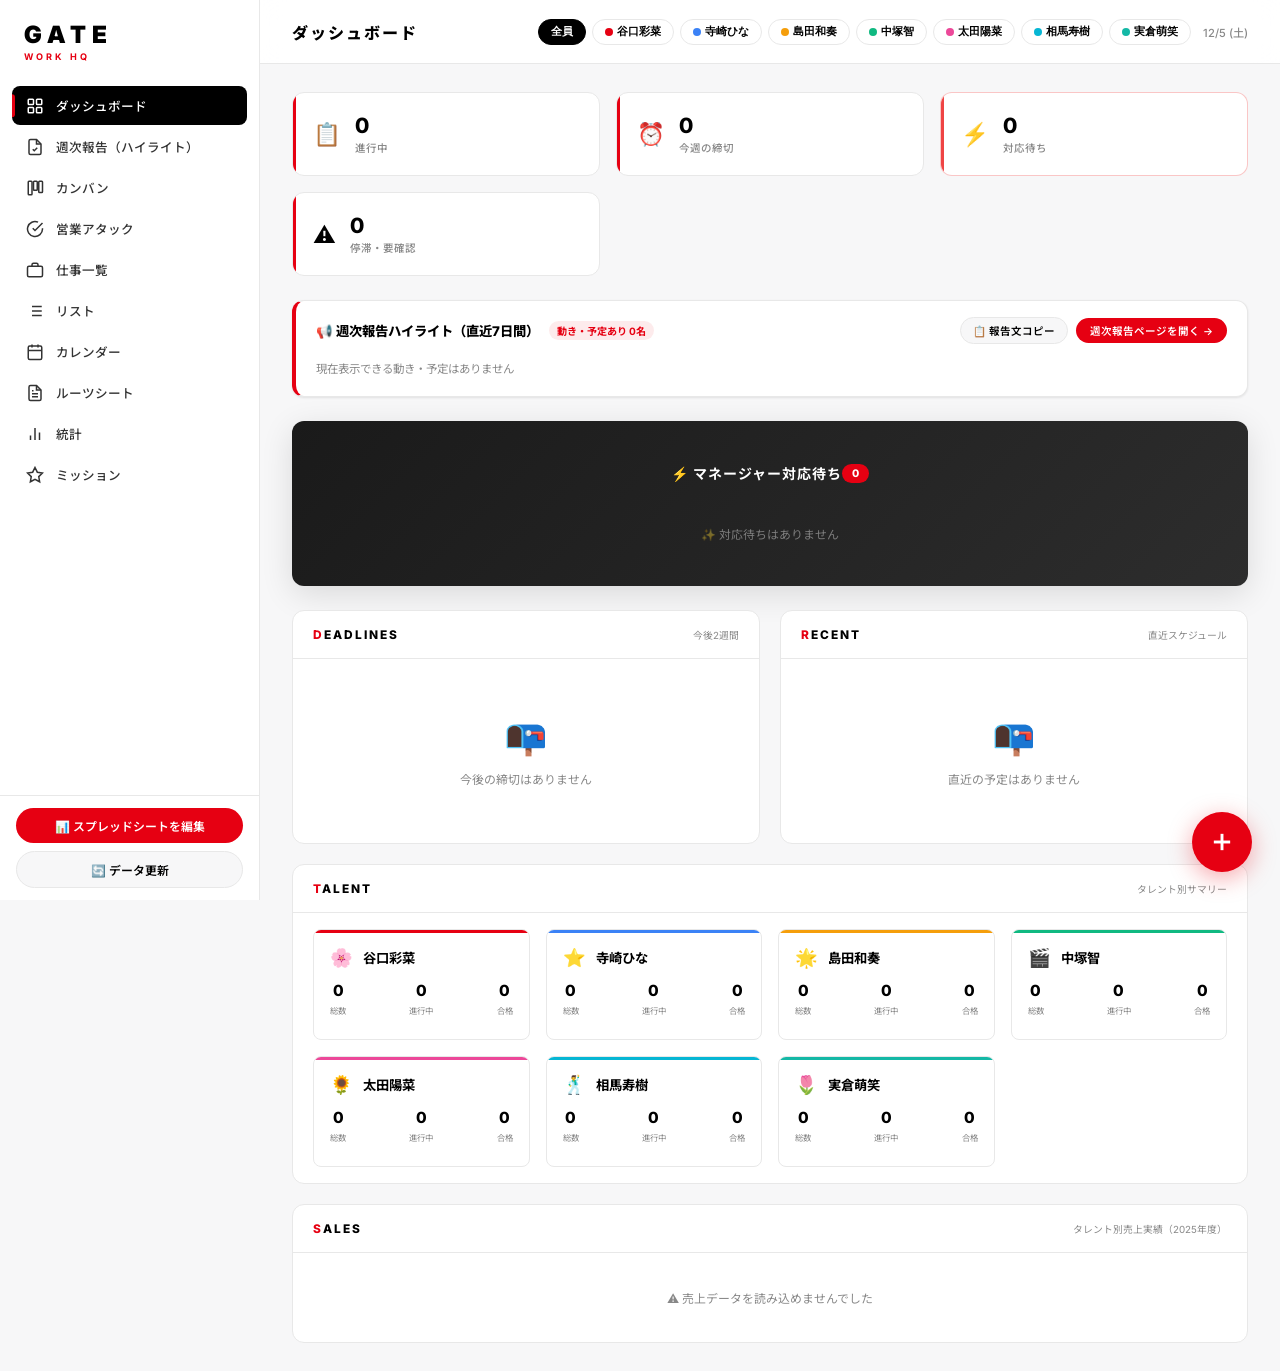
==== commit 1f5ee072: "fix: prevent renderAll crash from triggering fallback dummy data, increase calendar timeout, and rem" ====
--- a/index.html
+++ b/index.html
@@ -8,7 +8,7 @@
     <link rel="preconnect" href="https://fonts.googleapis.com">
     <link rel="preconnect" href="https://fonts.gstatic.com" crossorigin>
     <link href="https://fonts.googleapis.com/css2?family=Inter:wght@300;400;500;600;700;800;900&family=Noto+Sans+JP:wght@300;400;500;600;700;800;900&display=swap" rel="stylesheet">
-    <link rel="stylesheet" href="style.css?v=2">
+    <link rel="stylesheet" href="style.css?v=20261110_3">
     <link rel="stylesheet" href="mobile.css">
 </head>
 <body>
@@ -629,7 +629,6 @@
                             <option value="中塚智">🎬 中塚智</option>
                             <option value="太田陽菜">🌻 太田陽菜</option>
                             <option value="寺崎ひな">⭐ 寺崎ひな</option>
-                            <option value="小久保宏紀">🎭 小久保宏紀</option>
                             <option value="相馬寿樹">🕺 相馬寿樹</option>
                             <option value="実倉萌笑">🌷 実倉萌笑</option>
                             <option value="吉富千桜">🍒 吉富千桜</option>
@@ -996,6 +995,6 @@
         </div>
     </div>
 
-    <script src="app.js?v=3"></script>
+    <script src="app.js?v=20261110_3"></script>
 </body>
 </html>
